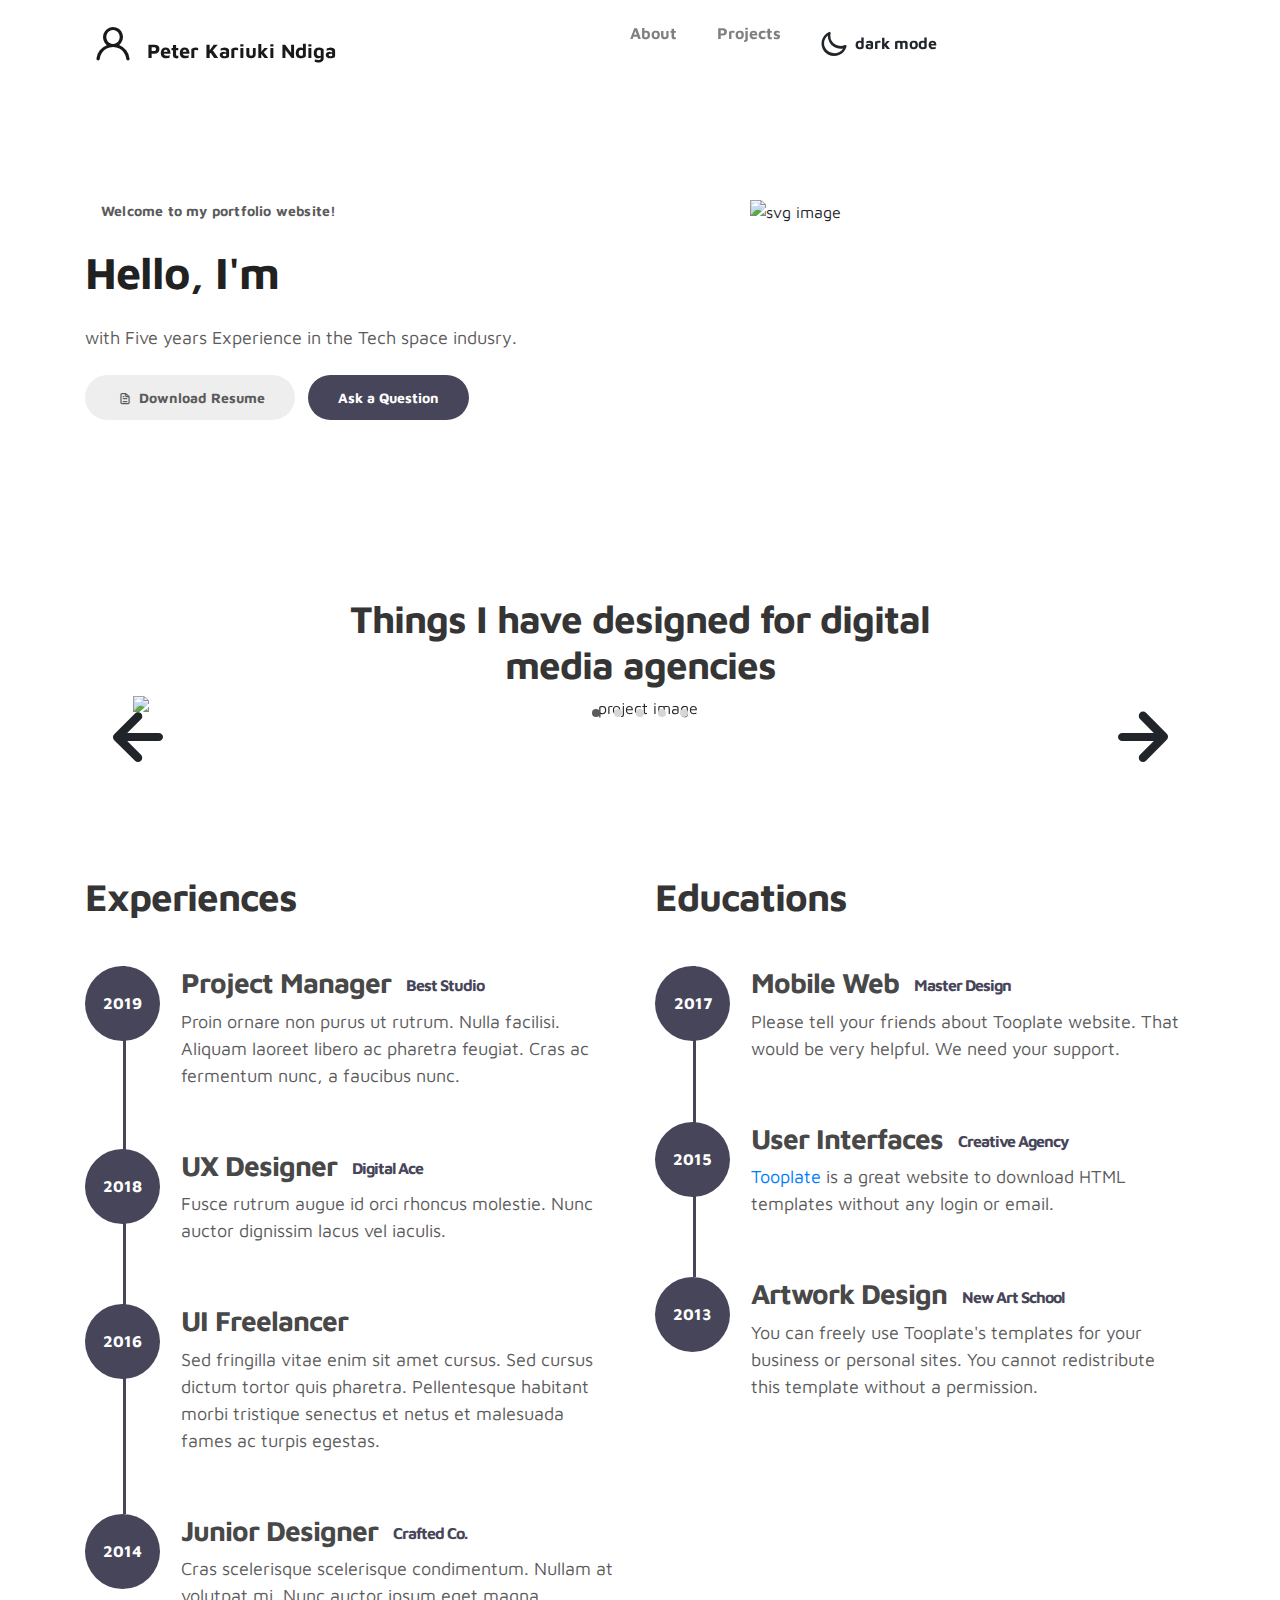
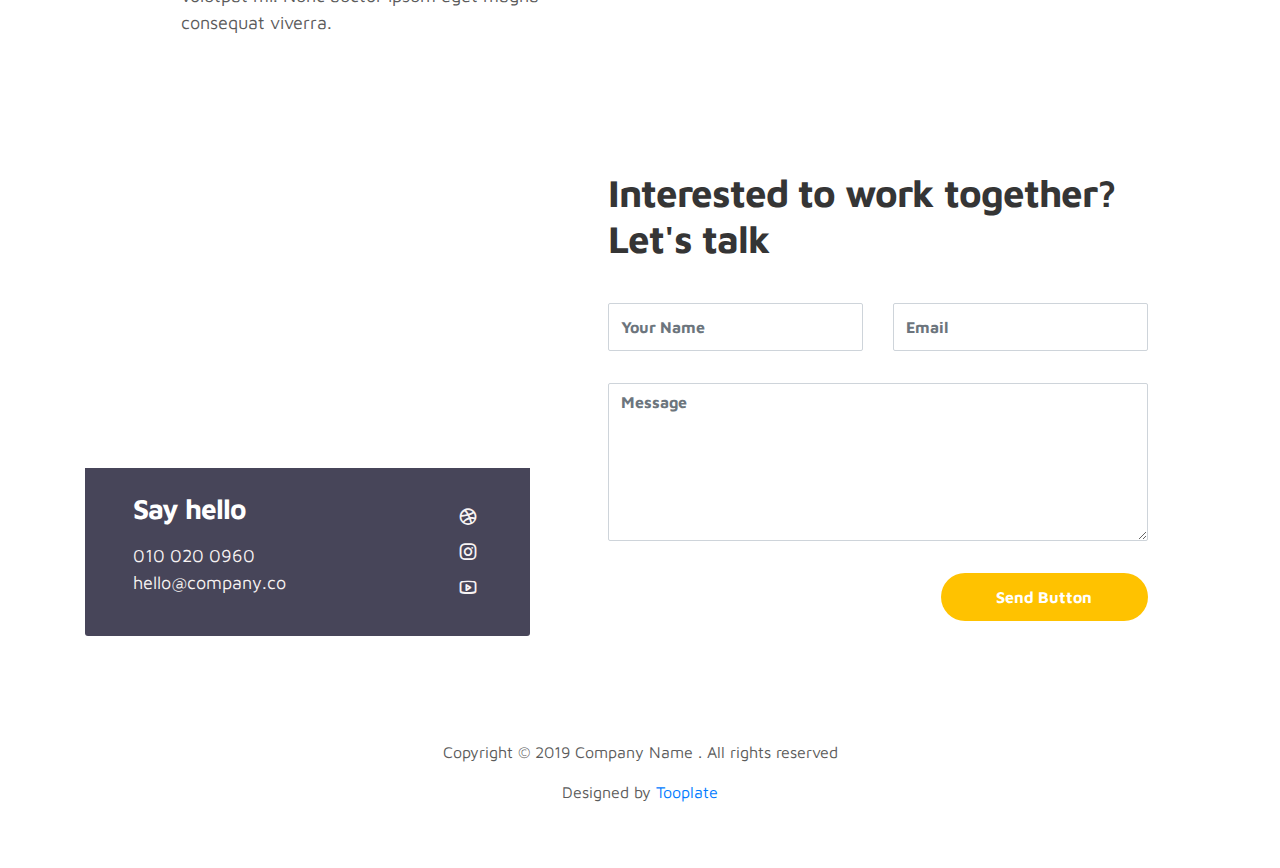
==== index.html @ 5803e3c3 "Add files via upload" ====
<!doctype html>
<html lang="en">
  <head>
    <meta charset="utf-8">
    <meta name="viewport" content="width=device-width, initial-scale=1, shrink-to-fit=no">
    <meta name="description" content="">
    <meta name="author" content="">

    <title>About me</title>

    <link rel="stylesheet" href="css/bootstrap.min.css">
    <link rel="stylesheet" href="css/unicons.css">
    <link rel="stylesheet" href="css/owl.carousel.min.css">
    <link rel="stylesheet" href="css/owl.theme.default.min.css">

    <!-- MAIN STYLE -->
    <link rel="stylesheet" href="css/tooplate-style.css">
    
<!--



-->
  </head>
  <body>

    <!-- MENU -->
    <nav class="navbar navbar-expand-sm navbar-light">
        <div class="container">
            <a class="navbar-brand" href="index.html"><i class='uil uil-user'></i> Peter Kariuki Ndiga</a>

            <button class="navbar-toggler" type="button" data-toggle="collapse" data-target="#navbarNav" aria-controls="navbarNav" aria-expanded="false"
                aria-label="Toggle navigation">
                <span class="navbar-toggler-icon"></span>
                <span class="navbar-toggler-icon"></span>
                <span class="navbar-toggler-icon"></span>
            </button>

            <div class="collapse navbar-collapse" id="navbarNav">
                <ul class="navbar-nav mx-auto">
                    <li class="nav-item">
                        <a href="#about" class="nav-link"><span data-hover="About">About</span></a>
                    </li>
                    <li class="nav-item">
                        <a href="#project" class="nav-link"><span data-hover="Projects">Projects</span></a>
                    </li>
                   
                <ul class="navbar-nav ml-lg-auto">
                    <div class="ml-lg-4">
                      <div class="color-mode d-lg-flex justify-content-center align-items-center">
                        <i class="color-mode-icon"></i>
                        dark mode
                      </div>
                    </div>
                </ul>
            </div>
        </div>
    </nav>

    <!-- ABOUT -->
    <section class="about full-screen d-lg-flex justify-content-center align-items-center" id="about">
        <div class="container">
            <div class="row">
                
                <div class="col-lg-7 col-md-12 col-12 d-flex align-items-center">
                    <div class="about-text">
                        <small class="small-text">Welcome to <span class="mobile-block">my portfolio website!</span></small>
                        <h1 class="animated animated-text">
                            <span class="mr-2">Hello, I'm</span>
                                <div class="animated-info">
                                    <span class="animated-item">P.k NDIGA</span>
                                    <span class="animated-item">IT Admin</span>
                                    <span class="animated-item"> Specialist</span>
                                </div>
                        </h1>

                        <p>with Five years Experience in the Tech space indusry.</p>
                        
                        <div class="custom-btn-group mt-4">
                          <a href="https://drive.google.com/file/d/1xX-0k69QPVvcpyjwF7bYsG821r4FqrRF/view?usp=sharing" class="btn mr-lg-2 custom-btn"><i class='uil uil-file-alt'></i> Download Resume</a>
                          <a href="contactpage.html" class="btn custom-btn custom-btn-bg custom-btn-link">Ask a Question</a>
                        </div>
                    </div>
                </div>

                <div class="col-lg-5 col-md-12 col-12">
                    <div class="about-image svg">
                        <img src="images/undraw/undraw_software_engineer_lvl5.svg" class="img-fluid" alt="svg image">
                    </div>
                </div>

            </div>
        </div>
    </section>

    <!-- PROJECTS -->
    <section class="project py-5" id="project">
        <div class="container">
                
                <div class="row">
                  <div class="col-lg-11 text-center mx-auto col-12">

                      <div class="col-lg-8 mx-auto">
                        <h2>Things I have designed for digital media agencies</h2>
                      </div>

                      <div class="owl-carousel owl-theme">
                        <div class="item">
                          <div class="project-info">
                            <img src="images/project/project-image01.png" class="img-fluid" alt="project image">
                          </div>
                        </div>

                        <div class="item">
                          <div class="project-info">
                            <img src="images/project/project-image02.png" class="img-fluid" alt="project image">
                          </div>
                        </div>

                        <div class="item">
                          <div class="project-info">
                            <img src="images/project/project-image03.png" class="img-fluid" alt="project image">
                          </div>
                        </div>

                        <div class="item">
                          <div class="project-info">
                            <img src="images/project/project-image04.png" class="img-fluid" alt="project image">
                          </div>
                        </div>

                        <div class="item">
                          <div class="project-info">
                            <img src="images/project/project-image05.png" class="img-fluid" alt="project image">
                          </div>
                        </div>
                      </div>

                  </div>
                </div>
        </div>
    </section>

    <!-- FEATURES -->
    <section class="resume py-5 d-lg-flex justify-content-center align-items-center" id="resume">
        <div class="container">
            <div class="row">

                <div class="col-lg-6 col-12">
                  <h2 class="mb-4">Experiences</h2>

                    <div class="timeline">
                        <div class="timeline-wrapper">
                             <div class="timeline-yr">
                                  <span>2019</span>
                             </div>
                             <div class="timeline-info">
                                  <h3><span>Project Manager</span><small>Best Studio</small></h3>
                                  <p>Proin ornare non purus ut rutrum. Nulla facilisi. Aliquam laoreet libero ac pharetra feugiat. Cras ac fermentum nunc, a faucibus nunc.</p>
                             </div>
                        </div>

                        <div class="timeline-wrapper">
                            <div class="timeline-yr">
                                <span>2018</span>
                            </div>
                            <div class="timeline-info">
                                <h3><span>UX Designer</span><small>Digital Ace</small></h3>
                                <p>Fusce rutrum augue id orci rhoncus molestie. Nunc auctor dignissim lacus vel iaculis.</p>
                            </div>
                        </div>

                        <div class="timeline-wrapper">
                            <div class="timeline-yr">
                                <span>2016</span>
                            </div>
                            <div class="timeline-info">
                                <h3><span>UI Freelancer</h3>
                                <p>Sed fringilla vitae enim sit amet cursus. Sed cursus dictum tortor quis pharetra. Pellentesque habitant morbi tristique senectus et netus et malesuada fames ac turpis egestas.</p>
                            </div>
                        </div>
                        
                        <div class="timeline-wrapper">
                            <div class="timeline-yr">
                                <span>2014</span>
                            </div>
                            <div class="timeline-info">
                                <h3><span>Junior Designer<small>Crafted Co.</small></h3>
                                <p>Cras scelerisque scelerisque condimentum. Nullam at volutpat mi. Nunc auctor ipsum eget magna consequat viverra.</p>
                            </div>
                        </div>

                    </div>
                </div>

                <div class="col-lg-6 col-12">
                  <h2 class="mb-4 mobile-mt-2">Educations</h2>

                    <div class="timeline">
                        <div class="timeline-wrapper">
                             <div class="timeline-yr">
                                  <span>2017</span>
                             </div>
                             <div class="timeline-info">
                                  <h3><span>Mobile Web</span><small>Master Design</small></h3>
                                  <p>Please tell your friends about Tooplate website. That would be very helpful. We need your support.</p>
                             </div>
                        </div>

                        <div class="timeline-wrapper">
                            <div class="timeline-yr">
                                <span>2015</span>
                            </div>
                            <div class="timeline-info">
                                <h3><span>User Interfaces</span><small>Creative Agency</small></h3>
                                <p><a rel="nofollow" href="https://www.facebook.com/tooplate">Tooplate</a> is a great website to download HTML templates without any login or email.</p>
                            </div>
                        </div>
                        
                        <div class="timeline-wrapper">
                            <div class="timeline-yr">
                                <span>2013</span>
                            </div>
                            <div class="timeline-info">
                                <h3><span>Artwork Design</span><small>New Art School</small></h3>
                                <p>You can freely use Tooplate's templates for your business or personal sites. You cannot redistribute this template without a permission.</p>
                            </div>
                        </div>

                    </div>
                </div>
                
            </div>
        </div>
    </section>

    <!-- CONTACT -->
    <section class="contact py-5" id="contact">
      <div class="container">
        <div class="row">
          
          <div class="col-lg-5 mr-lg-5 col-12">
            <div class="google-map w-100">
              <iframe src="https://www.google.com/maps/embed?pb=!1m18!1m12!1m3!1d12088.558402180099!2d-73.99373482142036!3d40.75895421922642!2m3!1f0!2f0!3f0!3m2!1i1024!2i768!4f13.1!3m3!1m2!1s0x89c25855b8fb3083%3A0xa0f9aef176042a5c!2sTheater+District%2C+New+York%2C+NY%2C+USA!5e0!3m2!1sen!2smm!4v1549875377188" width="400" height="300" frameborder="0" style="border:0" allowfullscreen></iframe>
            </div>

            <div class="contact-info d-flex justify-content-between align-items-center py-4 px-lg-5">
                <div class="contact-info-item">
                  <h3 class="mb-3 text-white">Say hello</h3>
                  <p class="footer-text mb-0">010 020 0960</p>
                  <p><a href="mailto:hello@company.co">hello@company.co</a></p>
                </div>

                <ul class="social-links">
                     <li><a href="#" class="uil uil-dribbble" data-toggle="tooltip" data-placement="left" title="Dribbble"></a></li>
                     <li><a href="#" class="uil uil-instagram" data-toggle="tooltip" data-placement="left" title="Instagram"></a></li>
                     <li><a href="#" class="uil uil-youtube" data-toggle="tooltip" data-placement="left" title="Youtube"></a></li>
                </ul>
            </div>
          </div>

          <div class="col-lg-6 col-12">
            <div class="contact-form">
              <h2 class="mb-4">Interested to work together? Let's talk</h2>

              <form action="" method="get">
                <div class="row">
                  <div class="col-lg-6 col-12">
                    <input type="text" class="form-control" name="name" placeholder="Your Name" id="name">
                  </div>

                  <div class="col-lg-6 col-12">
                    <input type="email" class="form-control" name="email" placeholder="Email" id="email">
                  </div>

                  <div class="col-12">
                    <textarea name="message" rows="6" class="form-control" id="message" placeholder="Message"></textarea>
                  </div>

                  <div class="ml-lg-auto col-lg-5 col-12">
                    <input type="submit" class="form-control submit-btn" value="Send Button">
                  </div>
                </div>
              </form>
            </div>
          </div>

        </div>
      </div>
    </section>

    <!-- FOOTER -->
     <footer class="footer py-5">
          <div class="container">
               <div class="row">

                    <div class="col-lg-12 col-12">                                
                        <p class="copyright-text text-center">Copyright &copy; 2019 Company Name . All rights reserved</p>
                        <p class="copyright-text text-center">Designed by <a rel="nofollow" href="https://www.facebook.com/tooplate">Tooplate</a></p>
                    </div>
                    
               </div>
          </div>
     </footer>

    <script src="js/jquery-3.3.1.min.js"></script>
    <script src="js/popper.min.js"></script>
    <script src="js/bootstrap.min.js"></script>
    <script src="js/Headroom.js"></script>
    <script src="js/jQuery.headroom.js"></script>
    <script src="js/owl.carousel.min.js"></script>
    <script src="js/smoothscroll.js"></script>
    <script src="js/custom.js"></script>

  </body>
</html>
---- css/unicons.css ----
@font-face {
  font-family: 'unicons';
  src: url('../font/unicons.eot?42479262');
  src: url('../font/unicons.eot?42479262#iefix') format('embedded-opentype'),
       url('../font/unicons.woff2?42479262') format('woff2'),
       url('../font/unicons.woff?42479262') format('woff'),
       url('../font/unicons.ttf?42479262') format('truetype'),
       url('../font/unicons.svg?42479262#unicons') format('svg');
  font-weight: normal;
  font-style: normal;
}
/* Chrome hack: SVG is rendered more smooth in Windozze. 100% magic, uncomment if you need it. */
/* Note, that will break hinting! In other OS-es font will be not as sharp as it could be */
/*
@media screen and (-webkit-min-device-pixel-ratio:0) {
  @font-face {
    font-family: 'unicons';
    src: url('../font/unicons.svg?42479262#unicons') format('svg');
  }
}
*/
 
 [class^="uil-"]:before, [class*=" uil-"]:before {
  font-family: "unicons";
  font-style: normal;
  font-weight: normal;
  speak: none;
 
  display: inline-block;
  text-decoration: inherit;
  width: 1em;
  margin-right: .2em;
  text-align: center;
  /* opacity: .8; */
 
  /* For safety - reset parent styles, that can break glyph codes*/
  font-variant: normal;
  text-transform: none;
 
  /* fix buttons height, for twitter bootstrap */
  line-height: 1em;
 
  /* Animation center compensation - margins should be symmetric */
  /* remove if not needed */
  margin-left: .2em;
 
  /* you can be more comfortable with increased icons size */
  /* font-size: 120%; */
 
  /* Font smoothing. That was taken from TWBS */
  -webkit-font-smoothing: antialiased;
  -moz-osx-font-smoothing: grayscale;
 
  /* Uncomment for 3D effect */
  /* text-shadow: 1px 1px 1px rgba(127, 127, 127, 0.3); */
}
 
.uil-abacus:before { content: '\e800'; } /* '' */
.uil-accessible-icon-alt:before { content: '\e801'; } /* '' */
.uil-adjust-alt:before { content: '\e802'; } /* '' */
.uil-adjust-circle:before { content: '\e803'; } /* '' */
.uil-adjust-half:before { content: '\e804'; } /* '' */
.uil-adjust:before { content: '\e805'; } /* '' */
.uil-airplay:before { content: '\e806'; } /* '' */
.uil-align-alt:before { content: '\e807'; } /* '' */
.uil-align-center-alt:before { content: '\e808'; } /* '' */
.uil-align-center-h:before { content: '\e809'; } /* '' */
.uil-align-center-justify:before { content: '\e80a'; } /* '' */
.uil-align-center-v:before { content: '\e80b'; } /* '' */
.uil-align-center:before { content: '\e80c'; } /* '' */
.uil-align-justify:before { content: '\e80d'; } /* '' */
.uil-align-left-justify:before { content: '\e80e'; } /* '' */
.uil-align-left:before { content: '\e80f'; } /* '' */
.uil-align-letter-right:before { content: '\e810'; } /* '' */
.uil-align-right-justify:before { content: '\e811'; } /* '' */
.uil-align-right:before { content: '\e812'; } /* '' */
.uil-align:before { content: '\e813'; } /* '' */
.uil-ambulance:before { content: '\e814'; } /* '' */
.uil-analysis:before { content: '\e815'; } /* '' */
.uil-analytics:before { content: '\e816'; } /* '' */
.uil-anchor:before { content: '\e817'; } /* '' */
.uil-android-phone-slash:before { content: '\e818'; } /* '' */
.uil-angle-double-down:before { content: '\e819'; } /* '' */
.uil-angle-double-left:before { content: '\e81a'; } /* '' */
.uil-angle-double-right:before { content: '\e81b'; } /* '' */
.uil-angle-double-up:before { content: '\e81c'; } /* '' */
.uil-angle-down:before { content: '\e81d'; } /* '' */
.uil-angle-left:before { content: '\e81e'; } /* '' */
.uil-angle-right-b:before { content: '\e81f'; } /* '' */
.uil-angle-right:before { content: '\e820'; } /* '' */
.uil-angle-up:before { content: '\e821'; } /* '' */
.uil-annoyed-alt:before { content: '\e822'; } /* '' */
.uil-annoyed:before { content: '\e823'; } /* '' */
.uil-apps:before { content: '\e824'; } /* '' */
.uil-archive-alt:before { content: '\e825'; } /* '' */
.uil-archive:before { content: '\e826'; } /* '' */
.uil-arrow-break:before { content: '\e827'; } /* '' */
.uil-arrow-circle-down:before { content: '\e828'; } /* '' */
.uil-arrow-circle-left:before { content: '\e829'; } /* '' */
.uil-arrow-circle-right:before { content: '\e82a'; } /* '' */
.uil-arrow-circle-up:before { content: '\e82b'; } /* '' */
.uil-arrow-compress-h:before { content: '\e82c'; } /* '' */
.uil-arrow-down-left:before { content: '\e82d'; } /* '' */
.uil-arrow-down-right:before { content: '\e82e'; } /* '' */
.uil-arrow-down:before { content: '\e82f'; } /* '' */
.uil-arrow-from-right:before { content: '\e830'; } /* '' */
.uil-arrow-from-top:before { content: '\e831'; } /* '' */
.uil-arrow-growth:before { content: '\e832'; } /* '' */
.uil-arrow-left:before { content: '\e833'; } /* '' */
.uil-arrow-random:before { content: '\e834'; } /* '' */
.uil-arrow-resize-diagonal:before { content: '\e835'; } /* '' */
.uil-arrow-right:before { content: '\e836'; } /* '' */
.uil-arrow-to-bottom:before { content: '\e837'; } /* '' */
.uil-arrow-to-right:before { content: '\e838'; } /* '' */
.uil-arrow-up-left:before { content: '\e839'; } /* '' */
.uil-arrow-up-right:before { content: '\e83a'; } /* '' */
.uil-arrow-up:before { content: '\e83b'; } /* '' */
.uil-arrows-h-alt:before { content: '\e83c'; } /* '' */
.uil-arrows-h:before { content: '\e83d'; } /* '' */
.uil-arrows-left-down:before { content: '\e83e'; } /* '' */
.uil-arrows-maximize:before { content: '\e83f'; } /* '' */
.uil-arrows-merge:before { content: '\e840'; } /* '' */
.uil-arrows-resize-h:before { content: '\e841'; } /* '' */
.uil-arrows-resize-v:before { content: '\e842'; } /* '' */
.uil-arrows-resize:before { content: '\e843'; } /* '' */
.uil-arrows-right-down:before { content: '\e844'; } /* '' */
.uil-arrows-shrink-h:before { content: '\e845'; } /* '' */
.uil-arrows-shrink-v:before { content: '\e846'; } /* '' */
.uil-arrows-up-right:before { content: '\e847'; } /* '' */
.uil-arrows-v-alt:before { content: '\e848'; } /* '' */
.uil-arrows-v:before { content: '\e849'; } /* '' */
.uil-at:before { content: '\e84a'; } /* '' */
.uil-atm-card:before { content: '\e84b'; } /* '' */
.uil-atom:before { content: '\e84c'; } /* '' */
.uil-auto-flash:before { content: '\e84d'; } /* '' */
.uil-award-alt:before { content: '\e84e'; } /* '' */
.uil-award:before { content: '\e84f'; } /* '' */
.uil-baby-carriage:before { content: '\e850'; } /* '' */
.uil-backpack:before { content: '\e851'; } /* '' */
.uil-backspace:before { content: '\e852'; } /* '' */
.uil-backward:before { content: '\e853'; } /* '' */
.uil-bag-alt:before { content: '\e854'; } /* '' */
.uil-bag-slash:before { content: '\e855'; } /* '' */
.uil-bag:before { content: '\e856'; } /* '' */
.uil-ball:before { content: '\e857'; } /* '' */
.uil-ban:before { content: '\e858'; } /* '' */
.uil-bars:before { content: '\e859'; } /* '' */
.uil-basketball-hoop:before { content: '\e85a'; } /* '' */
.uil-basketball:before { content: '\e85b'; } /* '' */
.uil-battery-bolt:before { content: '\e85c'; } /* '' */
.uil-battery-empty:before { content: '\e85d'; } /* '' */
.uil-bed-double:before { content: '\e85e'; } /* '' */
.uil-bed:before { content: '\e85f'; } /* '' */
.uil-bell-school:before { content: '\e860'; } /* '' */
.uil-bell-slash:before { content: '\e861'; } /* '' */
.uil-bill:before { content: '\e862'; } /* '' */
.uil-bitcoin-circle:before { content: '\e863'; } /* '' */
.uil-bitcoin:before { content: '\e864'; } /* '' */
.uil-bluetooth-b:before { content: '\e865'; } /* '' */
.uil-bolt-alt:before { content: '\e866'; } /* '' */
.uil-bolt-slash:before { content: '\e867'; } /* '' */
.uil-bolt:before { content: '\e868'; } /* '' */
.uil-book-alt:before { content: '\e869'; } /* '' */
.uil-book-medical:before { content: '\e86a'; } /* '' */
.uil-book-open:before { content: '\e86b'; } /* '' */
.uil-book-reader:before { content: '\e86c'; } /* '' */
.uil-book:before { content: '\e86d'; } /* '' */
.uil-bookmark-full:before { content: '\e86e'; } /* '' */
.uil-bookmark:before { content: '\e86f'; } /* '' */
.uil-books:before { content: '\e870'; } /* '' */
.uil-boombox:before { content: '\e871'; } /* '' */
.uil-border-alt:before { content: '\e872'; } /* '' */
.uil-border-bottom:before { content: '\e873'; } /* '' */
.uil-border-clear:before { content: '\e874'; } /* '' */
.uil-border-horizontal:before { content: '\e875'; } /* '' */
.uil-border-inner:before { content: '\e876'; } /* '' */
.uil-border-left:before { content: '\e877'; } /* '' */
.uil-border-out:before { content: '\e878'; } /* '' */
.uil-border-right:before { content: '\e879'; } /* '' */
.uil-border-top:before { content: '\e87a'; } /* '' */
.uil-border-vertical:before { content: '\e87b'; } /* '' */
.uil-box:before { content: '\e87c'; } /* '' */
.uil-briefcase-alt:before { content: '\e87d'; } /* '' */
.uil-briefcase:before { content: '\e87e'; } /* '' */
.uil-bright:before { content: '\e87f'; } /* '' */
.uil-brightness-empty:before { content: '\e880'; } /* '' */
.uil-brightness-half:before { content: '\e881'; } /* '' */
.uil-brightness-low:before { content: '\e882'; } /* '' */
.uil-brightness-minus:before { content: '\e883'; } /* '' */
.uil-brightness-plus:before { content: '\e884'; } /* '' */
.uil-brightness:before { content: '\e885'; } /* '' */
.uil-bring-bottom:before { content: '\e886'; } /* '' */
.uil-bring-front:before { content: '\e887'; } /* '' */
.uil-brush-alt:before { content: '\e888'; } /* '' */
.uil-bug:before { content: '\e889'; } /* '' */
.uil-building:before { content: '\e88a'; } /* '' */
.uil-bullseye:before { content: '\e88b'; } /* '' */
.uil-bus-alt:before { content: '\e88c'; } /* '' */
.uil-bus-school:before { content: '\e88d'; } /* '' */
.uil-bus:before { content: '\e88e'; } /* '' */
.uil-calcualtor:before { content: '\e88f'; } /* '' */
.uil-calculator-alt:before { content: '\e890'; } /* '' */
.uil-calendar-alt:before { content: '\e891'; } /* '' */
.uil-calendar-slash:before { content: '\e892'; } /* '' */
.uil-calender:before { content: '\e893'; } /* '' */
.uil-calling:before { content: '\e894'; } /* '' */
.uil-camera-plus:before { content: '\e895'; } /* '' */
.uil-camera-slash:before { content: '\e896'; } /* '' */
.uil-camera:before { content: '\e897'; } /* '' */
.uil-cancel:before { content: '\e898'; } /* '' */
.uil-capsule:before { content: '\e899'; } /* '' */
.uil-capture:before { content: '\e89a'; } /* '' */
.uil-car-sideview:before { content: '\e89b'; } /* '' */
.uil-car-slash:before { content: '\e89c'; } /* '' */
.uil-car-wash:before { content: '\e89d'; } /* '' */
.uil-car:before { content: '\e89e'; } /* '' */
.uil-card-atm:before { content: '\e89f'; } /* '' */
.uil-caret-right:before { content: '\e8a0'; } /* '' */
.uil-cart:before { content: '\e8a1'; } /* '' */
.uil-cell:before { content: '\e8a2'; } /* '' */
.uil-celsius:before { content: '\e8a3'; } /* '' */
.uil-chart-bar-alt:before { content: '\e8a4'; } /* '' */
.uil-chart-bar:before { content: '\e8a5'; } /* '' */
.uil-chart-down:before { content: '\e8a6'; } /* '' */
.uil-chart-growth-alt:before { content: '\e8a7'; } /* '' */
.uil-chart-growth:before { content: '\e8a8'; } /* '' */
.uil-chart-line:before { content: '\e8a9'; } /* '' */
.uil-chart-pie-alt:before { content: '\e8aa'; } /* '' */
.uil-chart-pie:before { content: '\e8ab'; } /* '' */
.uil-chart:before { content: '\e8ac'; } /* '' */
.uil-chat-bubble-user:before { content: '\e8ad'; } /* '' */
.uil-chat-info:before { content: '\e8ae'; } /* '' */
.uil-chat:before { content: '\e8af'; } /* '' */
.uil-check-circle:before { content: '\e8b0'; } /* '' */
.uil-check-square:before { content: '\e8b1'; } /* '' */
.uil-check:before { content: '\e8b2'; } /* '' */
.uil-circle-layer:before { content: '\e8b3'; } /* '' */
.uil-circle:before { content: '\e8b4'; } /* '' */
.uil-circuit:before { content: '\e8b5'; } /* '' */
.uil-clapper-board:before { content: '\e8b6'; } /* '' */
.uil-clipboard-alt:before { content: '\e8b7'; } /* '' */
.uil-clipboard-blank:before { content: '\e8b8'; } /* '' */
.uil-clipboard-notes:before { content: '\e8b9'; } /* '' */
.uil-clipboard:before { content: '\e8ba'; } /* '' */
.uil-clock-eight:before { content: '\e8bb'; } /* '' */
.uil-clock-five:before { content: '\e8bc'; } /* '' */
.uil-clock-nine:before { content: '\e8bd'; } /* '' */
.uil-clock-seven:before { content: '\e8be'; } /* '' */
.uil-clock-ten:before { content: '\e8bf'; } /* '' */
.uil-clock-three:before { content: '\e8c0'; } /* '' */
.uil-clock-two:before { content: '\e8c1'; } /* '' */
.uil-clock:before { content: '\e8c2'; } /* '' */
.uil-closed-captioning:before { content: '\e8c3'; } /* '' */
.uil-cloud-block:before { content: '\e8c4'; } /* '' */
.uil-cloud-bookmark:before { content: '\e8c5'; } /* '' */
.uil-cloud-check:before { content: '\e8c6'; } /* '' */
.uil-cloud-computing:before { content: '\e8c7'; } /* '' */
.uil-cloud-data-connection:before { content: '\e8c8'; } /* '' */
.uil-cloud-database-tree:before { content: '\e8c9'; } /* '' */
.uil-cloud-download:before { content: '\e8ca'; } /* '' */
.uil-cloud-drizzle:before { content: '\e8cb'; } /* '' */
.uil-cloud-exclamation:before { content: '\e8cc'; } /* '' */
.uil-cloud-hail:before { content: '\e8cd'; } /* '' */
.uil-cloud-heart:before { content: '\e8ce'; } /* '' */
.uil-cloud-info:before { content: '\e8cf'; } /* '' */
.uil-cloud-lock:before { content: '\e8d0'; } /* '' */
.uil-cloud-meatball:before { content: '\e8d1'; } /* '' */
.uil-cloud-moon-hail:before { content: '\e8d2'; } /* '' */
.uil-cloud-moon-meatball:before { content: '\e8d3'; } /* '' */
.uil-cloud-moon-rain:before { content: '\e8d4'; } /* '' */
.uil-cloud-moon-showers:before { content: '\e8d5'; } /* '' */
.uil-cloud-moon:before { content: '\e8d6'; } /* '' */
.uil-cloud-question:before { content: '\e8d7'; } /* '' */
.uil-cloud-rain-sun:before { content: '\e8d8'; } /* '' */
.uil-cloud-rain:before { content: '\e8d9'; } /* '' */
.uil-cloud-redo:before { content: '\e8da'; } /* '' */
.uil-cloud-set:before { content: '\e8db'; } /* '' */
.uil-cloud-share:before { content: '\e8dc'; } /* '' */
.uil-cloud-shield:before { content: '\e8dd'; } /* '' */
.uil-cloud-showers-alt:before { content: '\e8de'; } /* '' */
.uil-cloud-showers-heavy:before { content: '\e8df'; } /* '' */
.uil-cloud-showers:before { content: '\e8e0'; } /* '' */
.uil-cloud-slash:before { content: '\e8e1'; } /* '' */
.uil-cloud-sun-hail:before { content: '\e8e2'; } /* '' */
.uil-cloud-sun-meatball:before { content: '\e8e3'; } /* '' */
.uil-cloud-sun-rain-alt:before { content: '\e8e4'; } /* '' */
.uil-cloud-sun-rain:before { content: '\e8e5'; } /* '' */
.uil-cloud-sun-tear:before { content: '\e8e6'; } /* '' */
.uil-cloud-sun:before { content: '\e8e7'; } /* '' */
.uil-cloud-times:before { content: '\e8e8'; } /* '' */
.uil-cloud-unlock:before { content: '\e8e9'; } /* '' */
.uil-cloud-upload:before { content: '\e8ea'; } /* '' */
.uil-cloud-wifi:before { content: '\e8eb'; } /* '' */
.uil-cloud-wind:before { content: '\e8ec'; } /* '' */
.uil-cloud:before { content: '\e8ed'; } /* '' */
.uil-clouds:before { content: '\e8ee'; } /* '' */
.uil-club:before { content: '\e8ef'; } /* '' */
.uil-code:before { content: '\e8f0'; } /* '' */
.uil-coffee:before { content: '\e8f1'; } /* '' */
.uil-cog:before { content: '\e8f2'; } /* '' */
.uil-coins:before { content: '\e8f3'; } /* '' */
.uil-columns:before { content: '\e8f4'; } /* '' */
.uil-comment-alt-block:before { content: '\e8f5'; } /* '' */
.uil-comment-alt-chart-lines:before { content: '\e8f6'; } /* '' */
.uil-comment-alt-check:before { content: '\e8f7'; } /* '' */
.uil-comment-alt-dots:before { content: '\e8f8'; } /* '' */
.uil-comment-alt-download:before { content: '\e8f9'; } /* '' */
.uil-comment-alt-edit:before { content: '\e8fa'; } /* '' */
.uil-comment-alt-exclamation:before { content: '\e8fb'; } /* '' */
.uil-comment-alt-heart:before { content: '\e8fc'; } /* '' */
.uil-comment-alt-image:before { content: '\e8fd'; } /* '' */
.uil-comment-alt-info:before { content: '\e8fe'; } /* '' */
.uil-comment-alt-lines:before { content: '\e8ff'; } /* '' */
.uil-comment-alt-lock:before { content: '\e900'; } /* '' */
.uil-comment-alt-medical:before { content: '\e901'; } /* '' */
.uil-comment-alt-message:before { content: '\e902'; } /* '' */
.uil-comment-alt-notes:before { content: '\e903'; } /* '' */
.uil-comment-alt-plus:before { content: '\e904'; } /* '' */
.uil-comment-alt-question:before { content: '\e905'; } /* '' */
.uil-comment-alt-redo:before { content: '\e906'; } /* '' */
.uil-comment-alt-search:before { content: '\e907'; } /* '' */
.uil-comment-alt-share:before { content: '\e908'; } /* '' */
.uil-comment-alt-shield:before { content: '\e909'; } /* '' */
.uil-comment-alt-upload:before { content: '\e90a'; } /* '' */
.uil-comment-alt-verify:before { content: '\e90b'; } /* '' */
.uil-comment-alt:before { content: '\e90c'; } /* '' */
.uil-comment-block:before { content: '\e90d'; } /* '' */
.uil-comment-chart-line:before { content: '\e90e'; } /* '' */
.uil-comment-check:before { content: '\e90f'; } /* '' */
.uil-comment-dots:before { content: '\e910'; } /* '' */
.uil-comment-download:before { content: '\e911'; } /* '' */
.uil-comment-edit:before { content: '\e912'; } /* '' */
.uil-comment-exclamation:before { content: '\e913'; } /* '' */
.uil-comment-heart:before { content: '\e914'; } /* '' */
.uil-comment-image:before { content: '\e915'; } /* '' */
.uil-comment-info-alt:before { content: '\e916'; } /* '' */
.uil-comment-info:before { content: '\e917'; } /* '' */
.uil-comment-lines:before { content: '\e918'; } /* '' */
.uil-comment-lock:before { content: '\e919'; } /* '' */
.uil-comment-medical:before { content: '\e91a'; } /* '' */
.uil-comment-message:before { content: '\e91b'; } /* '' */
.uil-comment-notes:before { content: '\e91c'; } /* '' */
.uil-comment-plus:before { content: '\e91d'; } /* '' */
.uil-comment-question:before { content: '\e91e'; } /* '' */
.uil-comment-redo:before { content: '\e91f'; } /* '' */
.uil-comment-search:before { content: '\e920'; } /* '' */
.uil-comment-share:before { content: '\e921'; } /* '' */
.uil-comment-shield:before { content: '\e922'; } /* '' */
.uil-comment-slash:before { content: '\e923'; } /* '' */
.uil-comment-upload:before { content: '\e924'; } /* '' */
.uil-comment-verify:before { content: '\e925'; } /* '' */
.uil-comment:before { content: '\e926'; } /* '' */
.uil-comments-alt:before { content: '\e927'; } /* '' */
.uil-comments:before { content: '\e928'; } /* '' */
.uil-commnet-alt-slash:before { content: '\e929'; } /* '' */
.uil-compact-disc:before { content: '\e92a'; } /* '' */
.uil-compass:before { content: '\e92b'; } /* '' */
.uil-compress-alt-left:before { content: '\e92c'; } /* '' */
.uil-compress-alt:before { content: '\e92d'; } /* '' */
.uil-compress-arrows:before { content: '\e92e'; } /* '' */
.uil-compress-lines:before { content: '\e92f'; } /* '' */
.uil-compress-point:before { content: '\e930'; } /* '' */
.uil-compress-v:before { content: '\e931'; } /* '' */
.uil-compress:before { content: '\e932'; } /* '' */
.uil-computer-mouse:before { content: '\e933'; } /* '' */
.uil-confused:before { content: '\e934'; } /* '' */
.uil-constructor:before { content: '\e935'; } /* '' */
.uil-copy-alt:before { content: '\e936'; } /* '' */
.uil-copy-landscape:before { content: '\e937'; } /* '' */
.uil-copy:before { content: '\e938'; } /* '' */
.uil-copyright:before { content: '\e939'; } /* '' */
.uil-corner-down-left:before { content: '\e93a'; } /* '' */
.uil-corner-down-right-alt:before { content: '\e93b'; } /* '' */
.uil-corner-down-right:before { content: '\e93c'; } /* '' */
.uil-corner-left-down:before { content: '\e93d'; } /* '' */
.uil-corner-right-down:before { content: '\e93e'; } /* '' */
.uil-corner-up-left-alt:before { content: '\e93f'; } /* '' */
.uil-corner-up-left:before { content: '\e940'; } /* '' */
.uil-corner-up-right-alt:before { content: '\e941'; } /* '' */
.uil-corner-up-right:before { content: '\e942'; } /* '' */
.uil-creative-commons-pd-alt:before { content: '\e943'; } /* '' */
.uil-creative-commons-pd:before { content: '\e944'; } /* '' */
.uil-crockery:before { content: '\e945'; } /* '' */
.uil-crop-alt-rotate-left:before { content: '\e946'; } /* '' */
.uil-crop-alt-rotate-right:before { content: '\e947'; } /* '' */
.uil-crop-alt:before { content: '\e948'; } /* '' */
.uil-crosshair-alt:before { content: '\e949'; } /* '' */
.uil-crosshair:before { content: '\e94a'; } /* '' */
.uil-crosshairs:before { content: '\e94b'; } /* '' */
.uil-cube:before { content: '\e94c'; } /* '' */
.uil-data-sharing:before { content: '\e94d'; } /* '' */
.uil-database-alt:before { content: '\e94e'; } /* '' */
.uil-database:before { content: '\e94f'; } /* '' */
.uil-desert:before { content: '\e950'; } /* '' */
.uil-desktop-alt-slash:before { content: '\e951'; } /* '' */
.uil-desktop-alt:before { content: '\e952'; } /* '' */
.uil-desktop-cloud-alt:before { content: '\e953'; } /* '' */
.uil-desktop-slash:before { content: '\e954'; } /* '' */
.uil-desktop:before { content: '\e955'; } /* '' */
.uil-dialpad-alt:before { content: '\e956'; } /* '' */
.uil-dialpad:before { content: '\e957'; } /* '' */
.uil-diamond:before { content: '\e958'; } /* '' */
.uil-diary-alt:before { content: '\e959'; } /* '' */
.uil-diary:before { content: '\e95a'; } /* '' */
.uil-dice-five:before { content: '\e95b'; } /* '' */
.uil-dice-four:before { content: '\e95c'; } /* '' */
.uil-dice-one:before { content: '\e95d'; } /* '' */
.uil-dice-six:before { content: '\e95e'; } /* '' */
.uil-dice-three:before { content: '\e95f'; } /* '' */
.uil-dice-two:before { content: '\e960'; } /* '' */
.uil-direction:before { content: '\e961'; } /* '' */
.uil-directions:before { content: '\e962'; } /* '' */
.uil-dizzy-meh:before { content: '\e963'; } /* '' */
.uil-dna:before { content: '\e964'; } /* '' */
.uil-document-layout-center:before { content: '\e965'; } /* '' */
.uil-document-layout-left:before { content: '\e966'; } /* '' */
.uil-document-layout-right:before { content: '\e967'; } /* '' */
.uil-document:before { content: '\e968'; } /* '' */
.uil-dollar-alt:before { content: '\e969'; } /* '' */
.uil-dollar-sign-alt:before { content: '\e96a'; } /* '' */
.uil-dollar-sign:before { content: '\e96b'; } /* '' */
.uil-down-arrow:before { content: '\e96c'; } /* '' */
.uil-download-alt:before { content: '\e96d'; } /* '' */
.uil-dribbble:before { content: '\e96e'; } /* '' */
.uil-drill:before { content: '\e96f'; } /* '' */
.uil-dropbox:before { content: '\e970'; } /* '' */
.uil-dumbbell:before { content: '\e971'; } /* '' */
.uil-edit-alt:before { content: '\e972'; } /* '' */
.uil-edit:before { content: '\e973'; } /* '' */
.uil-ellipsis-h:before { content: '\e974'; } /* '' */
.uil-ellipsis-v:before { content: '\e975'; } /* '' */
.uil-emoji:before { content: '\e976'; } /* '' */
.uil-enter:before { content: '\e977'; } /* '' */
.uil-entry:before { content: '\e978'; } /* '' */
.uil-envelope-add:before { content: '\e979'; } /* '' */
.uil-envelope-alt:before { content: '\e97a'; } /* '' */
.uil-envelope-block:before { content: '\e97b'; } /* '' */
.uil-envelope-bookmark:before { content: '\e97c'; } /* '' */
.uil-envelope-check:before { content: '\e97d'; } /* '' */
.uil-envelope-download-alt:before { content: '\e97e'; } /* '' */
.uil-envelope-download:before { content: '\e97f'; } /* '' */
.uil-envelope-edit:before { content: '\e980'; } /* '' */
.uil-envelope-exclamation:before { content: '\e981'; } /* '' */
.uil-envelope-heart:before { content: '\e982'; } /* '' */
.uil-envelope-info:before { content: '\e983'; } /* '' */
.uil-envelope-lock:before { content: '\e984'; } /* '' */
.uil-envelope-minus:before { content: '\e985'; } /* '' */
.uil-envelope-open:before { content: '\e986'; } /* '' */
.uil-envelope-question:before { content: '\e987'; } /* '' */
.uil-envelope-receive:before { content: '\e988'; } /* '' */
.uil-envelope-redo:before { content: '\e989'; } /* '' */
.uil-envelope-search:before { content: '\e98a'; } /* '' */
.uil-envelope-send:before { content: '\e98b'; } /* '' */
.uil-envelope-share:before { content: '\e98c'; } /* '' */
.uil-envelope-shield:before { content: '\e98d'; } /* '' */
.uil-envelope-star:before { content: '\e98e'; } /* '' */
.uil-envelope-times:before { content: '\e98f'; } /* '' */
.uil-envelope-upload-alt:before { content: '\e990'; } /* '' */
.uil-envelope-upload:before { content: '\e991'; } /* '' */
.uil-envelope:before { content: '\e992'; } /* '' */
.uil-envelopes:before { content: '\e993'; } /* '' */
.uil-equal-circle:before { content: '\e994'; } /* '' */
.uil-euro-circle:before { content: '\e995'; } /* '' */
.uil-euro:before { content: '\e996'; } /* '' */
.uil-exchange-alt:before { content: '\e997'; } /* '' */
.uil-exchange:before { content: '\e998'; } /* '' */
.uil-exclamation-circle:before { content: '\e999'; } /* '' */
.uil-exclamation-octagon:before { content: '\e99a'; } /* '' */
.uil-exclamation-triangle:before { content: '\e99b'; } /* '' */
.uil-exclude:before { content: '\e99c'; } /* '' */
.uil-exit:before { content: '\e99d'; } /* '' */
.uil-expand-alt:before { content: '\e99e'; } /* '' */
.uil-expand-arrows-alt:before { content: '\e99f'; } /* '' */
.uil-expand-arrows:before { content: '\e9a0'; } /* '' */
.uil-expand-from-corner:before { content: '\e9a1'; } /* '' */
.uil-expand-left:before { content: '\e9a2'; } /* '' */
.uil-export:before { content: '\e9a3'; } /* '' */
.uil-exposure-alt:before { content: '\e9a4'; } /* '' */
.uil-exposure-increase:before { content: '\e9a5'; } /* '' */
.uil-external-link-alt:before { content: '\e9a6'; } /* '' */
.uil-eye-slash:before { content: '\e9a7'; } /* '' */
.uil-eye:before { content: '\e9a8'; } /* '' */
.uil-facebook:before { content: '\e9a9'; } /* '' */
.uil-fahrenheit:before { content: '\e9aa'; } /* '' */
.uil-fast-mail-alt:before { content: '\e9ab'; } /* '' */
.uil-fast-mail:before { content: '\e9ac'; } /* '' */
.uil-favorite:before { content: '\e9ad'; } /* '' */
.uil-feedback:before { content: '\e9ae'; } /* '' */
.uil-file-alt:before { content: '\e9af'; } /* '' */
.uil-file-blank:before { content: '\e9b0'; } /* '' */
.uil-file-block-alt:before { content: '\e9b1'; } /* '' */
.uil-file-bookmark-alt:before { content: '\e9b2'; } /* '' */
.uil-file-check-alt:before { content: '\e9b3'; } /* '' */
.uil-file-check:before { content: '\e9b4'; } /* '' */
.uil-file-contract-dollar:before { content: '\e9b5'; } /* '' */
.uil-file-copy-alt:before { content: '\e9b6'; } /* '' */
.uil-file-download-alt:before { content: '\e9b7'; } /* '' */
.uil-file-download:before { content: '\e9b8'; } /* '' */
.uil-file-edit-alt:before { content: '\e9b9'; } /* '' */
.uil-file-exclamation-alt:before { content: '\e9ba'; } /* '' */
.uil-file-exclamation:before { content: '\e9bb'; } /* '' */
.uil-file-heart:before { content: '\e9bc'; } /* '' */
.uil-file-info-alt:before { content: '\e9bd'; } /* '' */
.uil-file-landscape-alt:before { content: '\e9be'; } /* '' */
.uil-file-landscape:before { content: '\e9bf'; } /* '' */
.uil-file-lanscape-slash:before { content: '\e9c0'; } /* '' */
.uil-file-lock-alt:before { content: '\e9c1'; } /* '' */
.uil-file-medical-alt:before { content: '\e9c2'; } /* '' */
.uil-file-medical:before { content: '\e9c3'; } /* '' */
.uil-file-minus-alt:before { content: '\e9c4'; } /* '' */
.uil-file-minus:before { content: '\e9c5'; } /* '' */
.uil-file-network:before { content: '\e9c6'; } /* '' */
.uil-file-plus-alt:before { content: '\e9c7'; } /* '' */
.uil-file-plus:before { content: '\e9c8'; } /* '' */
.uil-file-question-alt:before { content: '\e9c9'; } /* '' */
.uil-file-question:before { content: '\e9ca'; } /* '' */
.uil-file-redo-alt:before { content: '\e9cb'; } /* '' */
.uil-file-search-alt:before { content: '\e9cc'; } /* '' */
.uil-file-share-alt:before { content: '\e9cd'; } /* '' */
.uil-file-shield-alt:before { content: '\e9ce'; } /* '' */
.uil-file-slash:before { content: '\e9cf'; } /* '' */
.uil-file-times-alt:before { content: '\e9d0'; } /* '' */
.uil-file-times:before { content: '\e9d1'; } /* '' */
.uil-file-upload-alt:before { content: '\e9d2'; } /* '' */
.uil-file-upload:before { content: '\e9d3'; } /* '' */
.uil-file:before { content: '\e9d4'; } /* '' */
.uil-files-landscapes-alt:before { content: '\e9d5'; } /* '' */
.uil-files-landscapes:before { content: '\e9d6'; } /* '' */
.uil-film:before { content: '\e9d7'; } /* '' */
.uil-filter-slash:before { content: '\e9d8'; } /* '' */
.uil-filter:before { content: '\e9d9'; } /* '' */
.uil-flask-potion:before { content: '\e9da'; } /* '' */
.uil-flask:before { content: '\e9db'; } /* '' */
.uil-flip-h-alt:before { content: '\e9dc'; } /* '' */
.uil-flip-h:before { content: '\e9dd'; } /* '' */
.uil-flip-v-alt:before { content: '\e9de'; } /* '' */
.uil-flip-v:before { content: '\e9df'; } /* '' */
.uil-flower:before { content: '\e9e0'; } /* '' */
.uil-focus-add:before { content: '\e9e1'; } /* '' */
.uil-focus-target:before { content: '\e9e2'; } /* '' */
.uil-focus:before { content: '\e9e3'; } /* '' */
.uil-folder-check:before { content: '\e9e4'; } /* '' */
.uil-folder-download:before { content: '\e9e5'; } /* '' */
.uil-folder-exclamation:before { content: '\e9e6'; } /* '' */
.uil-folder-heart:before { content: '\e9e7'; } /* '' */
.uil-folder-info:before { content: '\e9e8'; } /* '' */
.uil-folder-lock:before { content: '\e9e9'; } /* '' */
.uil-folder-medical:before { content: '\e9ea'; } /* '' */
.uil-folder-minus:before { content: '\e9eb'; } /* '' */
.uil-folder-network:before { content: '\e9ec'; } /* '' */
.uil-folder-plus:before { content: '\e9ed'; } /* '' */
.uil-folder-question:before { content: '\e9ee'; } /* '' */
.uil-folder-slash:before { content: '\e9ef'; } /* '' */
.uil-folder-times:before { content: '\e9f0'; } /* '' */
.uil-folder-upload:before { content: '\e9f1'; } /* '' */
.uil-folder:before { content: '\e9f2'; } /* '' */
.uil-food:before { content: '\e9f3'; } /* '' */
.uil-football-american:before { content: '\e9f4'; } /* '' */
.uil-football-ball:before { content: '\e9f5'; } /* '' */
.uil-football:before { content: '\e9f6'; } /* '' */
.uil-forecastcloud-moon-tear:before { content: '\e9f7'; } /* '' */
.uil-forwaded-call:before { content: '\e9f8'; } /* '' */
.uil-forward:before { content: '\e9f9'; } /* '' */
.uil-frown:before { content: '\e9fa'; } /* '' */
.uil-game-structure:before { content: '\e9fb'; } /* '' */
.uil-game:before { content: '\e9fc'; } /* '' */
.uil-gift:before { content: '\e9fd'; } /* '' */
.uil-glass-martini-alt-slash:before { content: '\e9fe'; } /* '' */
.uil-glass-martini-alt:before { content: '\e9ff'; } /* '' */
.uil-glass-martini:before { content: '\ea00'; } /* '' */
.uil-glass-tea:before { content: '\ea01'; } /* '' */
.uil-glass:before { content: '\ea02'; } /* '' */
.uil-globe:before { content: '\ea03'; } /* '' */
.uil-gold:before { content: '\ea04'; } /* '' */
.uil-google-drive:before { content: '\ea05'; } /* '' */
.uil-graduation-hat:before { content: '\ea06'; } /* '' */
.uil-graph-bar:before { content: '\ea07'; } /* '' */
.uil-grid:before { content: '\ea08'; } /* '' */
.uil-grids:before { content: '\ea09'; } /* '' */
.uil-grin-tongue-wink-alt:before { content: '\ea0a'; } /* '' */
.uil-grin-tongue-wink:before { content: '\ea0b'; } /* '' */
.uil-grin:before { content: '\ea0c'; } /* '' */
.uil-grip-horizontal-line:before { content: '\ea0d'; } /* '' */
.uil-hdd:before { content: '\ea0e'; } /* '' */
.uil-headphones-alt:before { content: '\ea0f'; } /* '' */
.uil-headphones:before { content: '\ea10'; } /* '' */
.uil-heart-alt:before { content: '\ea11'; } /* '' */
.uil-heart-medical:before { content: '\ea12'; } /* '' */
.uil-heart-rate:before { content: '\ea13'; } /* '' */
.uil-heart-sign:before { content: '\ea14'; } /* '' */
.uil-heart:before { content: '\ea15'; } /* '' */
.uil-heartbeat:before { content: '\ea16'; } /* '' */
.uil-history-alt:before { content: '\ea17'; } /* '' */
.uil-history:before { content: '\ea18'; } /* '' */
.uil-home-alt:before { content: '\ea19'; } /* '' */
.uil-home:before { content: '\ea1a'; } /* '' */
.uil-horizontal-align-center:before { content: '\ea1b'; } /* '' */
.uil-horizontal-align-left:before { content: '\ea1c'; } /* '' */
.uil-horizontal-align-right:before { content: '\ea1d'; } /* '' */
.uil-horizontal-distribution-center:before { content: '\ea1e'; } /* '' */
.uil-horizontal-distribution-left:before { content: '\ea1f'; } /* '' */
.uil-horizontal-distribution-right:before { content: '\ea20'; } /* '' */
.uil-hunting:before { content: '\ea21'; } /* '' */
.uil-image-alt-slash:before { content: '\ea22'; } /* '' */
.uil-image-block:before { content: '\ea23'; } /* '' */
.uil-image-broken:before { content: '\ea24'; } /* '' */
.uil-image-check:before { content: '\ea25'; } /* '' */
.uil-image-download:before { content: '\ea26'; } /* '' */
.uil-image-edit:before { content: '\ea27'; } /* '' */
.uil-image-lock:before { content: '\ea28'; } /* '' */
.uil-image-minus:before { content: '\ea29'; } /* '' */
.uil-image-plus:before { content: '\ea2a'; } /* '' */
.uil-image-question:before { content: '\ea2b'; } /* '' */
.uil-image-redo:before { content: '\ea2c'; } /* '' */
.uil-image-resize-landscape:before { content: '\ea2d'; } /* '' */
.uil-image-resize-square:before { content: '\ea2e'; } /* '' */
.uil-image-search:before { content: '\ea2f'; } /* '' */
.uil-image-share:before { content: '\ea30'; } /* '' */
.uil-image-shield:before { content: '\ea31'; } /* '' */
.uil-image-slash:before { content: '\ea32'; } /* '' */
.uil-image-times:before { content: '\ea33'; } /* '' */
.uil-image-upload:before { content: '\ea34'; } /* '' */
.uil-image-v:before { content: '\ea35'; } /* '' */
.uil-image:before { content: '\ea36'; } /* '' */
.uil-images:before { content: '\ea37'; } /* '' */
.uil-incoming-call:before { content: '\ea38'; } /* '' */
.uil-info-circle:before { content: '\ea39'; } /* '' */
.uil-instagram:before { content: '\ea3a'; } /* '' */
.uil-invoice:before { content: '\ea3b'; } /* '' */
.uil-jackhammer:before { content: '\ea3c'; } /* '' */
.uil-kayak:before { content: '\ea3d'; } /* '' */
.uil-key-skeleton-alt:before { content: '\ea3e'; } /* '' */
.uil-key-skeleton:before { content: '\ea3f'; } /* '' */
.uil-keyboard-alt:before { content: '\ea40'; } /* '' */
.uil-keyboard-hide:before { content: '\ea41'; } /* '' */
.uil-keyboard-show:before { content: '\ea42'; } /* '' */
.uil-keyboard:before { content: '\ea43'; } /* '' */
.uil-keyhole-circle:before { content: '\ea44'; } /* '' */
.uil-keyhole-square-full:before { content: '\ea45'; } /* '' */
.uil-keyhole-square:before { content: '\ea46'; } /* '' */
.uil-kid:before { content: '\ea47'; } /* '' */
.uil-label-alt:before { content: '\ea48'; } /* '' */
.uil-label:before { content: '\ea49'; } /* '' */
.uil-lamp:before { content: '\ea4a'; } /* '' */
.uil-laptop-cloud:before { content: '\ea4b'; } /* '' */
.uil-laptop:before { content: '\ea4c'; } /* '' */
.uil-laughing:before { content: '\ea4d'; } /* '' */
.uil-layer-group-slash:before { content: '\ea4e'; } /* '' */
.uil-layer-group:before { content: '\ea4f'; } /* '' */
.uil-layers-alt:before { content: '\ea50'; } /* '' */
.uil-layers-slash:before { content: '\ea51'; } /* '' */
.uil-layers:before { content: '\ea52'; } /* '' */
.uil-left-arrow-from-left:before { content: '\ea53'; } /* '' */
.uil-left-arrow-to-left:before { content: '\ea54'; } /* '' */
.uil-left-indent-alt:before { content: '\ea55'; } /* '' */
.uil-left-indent:before { content: '\ea56'; } /* '' */
.uil-life-ring:before { content: '\ea57'; } /* '' */
.uil-lightbulb-alt:before { content: '\ea58'; } /* '' */
.uil-lightbulb:before { content: '\ea59'; } /* '' */
.uil-line-alt:before { content: '\ea5a'; } /* '' */
.uil-line-spacing:before { content: '\ea5b'; } /* '' */
.uil-link-alt:before { content: '\ea5c'; } /* '' */
.uil-link-broken:before { content: '\ea5d'; } /* '' */
.uil-link-h:before { content: '\ea5e'; } /* '' */
.uil-link:before { content: '\ea5f'; } /* '' */
.uil-list-ui-alt:before { content: '\ea60'; } /* '' */
.uil-list-ul:before { content: '\ea61'; } /* '' */
.uil-location-arrow-alt:before { content: '\ea62'; } /* '' */
.uil-location-arrow:before { content: '\ea63'; } /* '' */
.uil-location-pin-alt:before { content: '\ea64'; } /* '' */
.uil-location-point:before { content: '\ea65'; } /* '' */
.uil-location:before { content: '\ea66'; } /* '' */
.uil-lock-access:before { content: '\ea67'; } /* '' */
.uil-lock-alt:before { content: '\ea68'; } /* '' */
.uil-lock-open-alt:before { content: '\ea69'; } /* '' */
.uil-lock-slash:before { content: '\ea6a'; } /* '' */
.uil-lock:before { content: '\ea6b'; } /* '' */
.uil-mailbox-alt:before { content: '\ea6c'; } /* '' */
.uil-mailbox:before { content: '\ea6d'; } /* '' */
.uil-map-marker-alt:before { content: '\ea6e'; } /* '' */
.uil-map-marker-edit:before { content: '\ea6f'; } /* '' */
.uil-map-marker-info:before { content: '\ea70'; } /* '' */
.uil-map-marker-minus:before { content: '\ea71'; } /* '' */
.uil-map-marker-plus:before { content: '\ea72'; } /* '' */
.uil-map-marker-question:before { content: '\ea73'; } /* '' */
.uil-map-marker-shield:before { content: '\ea74'; } /* '' */
.uil-map-marker-slash:before { content: '\ea75'; } /* '' */
.uil-map-marker:before { content: '\ea76'; } /* '' */
.uil-map-pin-alt:before { content: '\ea77'; } /* '' */
.uil-map-pin:before { content: '\ea78'; } /* '' */
.uil-map:before { content: '\ea79'; } /* '' */
.uil-mars:before { content: '\ea7a'; } /* '' */
.uil-maximize-left:before { content: '\ea7b'; } /* '' */
.uil-medal:before { content: '\ea7c'; } /* '' */
.uil-medical-drip:before { content: '\ea7d'; } /* '' */
.uil-medical-square-full:before { content: '\ea7e'; } /* '' */
.uil-medical-square:before { content: '\ea7f'; } /* '' */
.uil-medical:before { content: '\ea80'; } /* '' */
.uil-medkit:before { content: '\ea81'; } /* '' */
.uil-meeting-board:before { content: '\ea82'; } /* '' */
.uil-meh-alt:before { content: '\ea83'; } /* '' */
.uil-meh-closed-eye:before { content: '\ea84'; } /* '' */
.uil-meh:before { content: '\ea85'; } /* '' */
.uil-message:before { content: '\ea86'; } /* '' */
.uil-microphone-slash:before { content: '\ea87'; } /* '' */
.uil-microphone:before { content: '\ea88'; } /* '' */
.uil-minus-circle:before { content: '\ea89'; } /* '' */
.uil-minus-path:before { content: '\ea8a'; } /* '' */
.uil-minus-square-full:before { content: '\ea8b'; } /* '' */
.uil-minus-square:before { content: '\ea8c'; } /* '' */
.uil-minus:before { content: '\ea8d'; } /* '' */
.uil-missed-call:before { content: '\ea8e'; } /* '' */
.uil-mobey-bill-slash:before { content: '\ea8f'; } /* '' */
.uil-mobile-android-alt:before { content: '\ea90'; } /* '' */
.uil-mobile-android:before { content: '\ea91'; } /* '' */
.uil-mobile-vibrate:before { content: '\ea92'; } /* '' */
.uil-modem:before { content: '\ea93'; } /* '' */
.uil-money-bill-stack:before { content: '\ea94'; } /* '' */
.uil-money-bill:before { content: '\ea95'; } /* '' */
.uil-money-insert:before { content: '\ea96'; } /* '' */
.uil-money-stack:before { content: '\ea97'; } /* '' */
.uil-money-withdraw:before { content: '\ea98'; } /* '' */
.uil-money-withdrawal:before { content: '\ea99'; } /* '' */
.uil-moneybag-alt:before { content: '\ea9a'; } /* '' */
.uil-moneybag:before { content: '\ea9b'; } /* '' */
.uil-monitor-heart-rate:before { content: '\ea9c'; } /* '' */
.uil-monitor:before { content: '\ea9d'; } /* '' */
.uil-moon-eclipse:before { content: '\ea9e'; } /* '' */
.uil-moon:before { content: '\ea9f'; } /* '' */
.uil-moonset:before { content: '\eaa0'; } /* '' */
.uil-mountains-sun:before { content: '\eaa1'; } /* '' */
.uil-mountains:before { content: '\eaa2'; } /* '' */
.uil-mouse-alt:before { content: '\eaa3'; } /* '' */
.uil-mouse:before { content: '\eaa4'; } /* '' */
.uil-multiply:before { content: '\eaa5'; } /* '' */
.uil-music-note:before { content: '\eaa6'; } /* '' */
.uil-music-tune-slash:before { content: '\eaa7'; } /* '' */
.uil-music:before { content: '\eaa8'; } /* '' */
.uil-n-a:before { content: '\eaa9'; } /* '' */
.uil-navigator:before { content: '\eaaa'; } /* '' */
.uil-nerd:before { content: '\eaab'; } /* '' */
.uil-newspaper:before { content: '\eaac'; } /* '' */
.uil-ninja:before { content: '\eaad'; } /* '' */
.uil-no-entry:before { content: '\eaae'; } /* '' */
.uil-notebooks:before { content: '\eaaf'; } /* '' */
.uil-notes:before { content: '\eab0'; } /* '' */
.uil-object-group:before { content: '\eab1'; } /* '' */
.uil-object-ungroup:before { content: '\eab2'; } /* '' */
.uil-octagon:before { content: '\eab3'; } /* '' */
.uil-outgoing-call:before { content: '\eab4'; } /* '' */
.uil-package:before { content: '\eab5'; } /* '' */
.uil-padlock:before { content: '\eab6'; } /* '' */
.uil-paint-tool:before { content: '\eab7'; } /* '' */
.uil-panorama-h-alt:before { content: '\eab8'; } /* '' */
.uil-panorama-h:before { content: '\eab9'; } /* '' */
.uil-panorama-v:before { content: '\eaba'; } /* '' */
.uil-paperclip:before { content: '\eabb'; } /* '' */
.uil-paragraph:before { content: '\eabc'; } /* '' */
.uil-parcel:before { content: '\eabd'; } /* '' */
.uil-parking-square:before { content: '\eabe'; } /* '' */
.uil-pathfinder-unite:before { content: '\eabf'; } /* '' */
.uil-pathfinder:before { content: '\eac0'; } /* '' */
.uil-pause-circle:before { content: '\eac1'; } /* '' */
.uil-pause:before { content: '\eac2'; } /* '' */
.uil-pen:before { content: '\eac3'; } /* '' */
.uil-pentagon:before { content: '\eac4'; } /* '' */
.uil-phone-alt:before { content: '\eac5'; } /* '' */
.uil-phone-pause:before { content: '\eac6'; } /* '' */
.uil-phone-slash:before { content: '\eac7'; } /* '' */
.uil-phone-times:before { content: '\eac8'; } /* '' */
.uil-phone-volume:before { content: '\eac9'; } /* '' */
.uil-phone:before { content: '\eaca'; } /* '' */
.uil-picture:before { content: '\eacb'; } /* '' */
.uil-plane-arrival:before { content: '\eacc'; } /* '' */
.uil-plane-departure:before { content: '\eacd'; } /* '' */
.uil-plane-fly:before { content: '\eace'; } /* '' */
.uil-plane:before { content: '\eacf'; } /* '' */
.uil-play-circle:before { content: '\ead0'; } /* '' */
.uil-play:before { content: '\ead1'; } /* '' */
.uil-plug:before { content: '\ead2'; } /* '' */
.uil-plus-circle:before { content: '\ead3'; } /* '' */
.uil-plus-square:before { content: '\ead4'; } /* '' */
.uil-plus:before { content: '\ead5'; } /* '' */
.uil-podium:before { content: '\ead6'; } /* '' */
.uil-polygon:before { content: '\ead7'; } /* '' */
.uil-post-stamp:before { content: '\ead8'; } /* '' */
.uil-postcard:before { content: '\ead9'; } /* '' */
.uil-pound-circle:before { content: '\eada'; } /* '' */
.uil-pound:before { content: '\eadb'; } /* '' */
.uil-power:before { content: '\eadc'; } /* '' */
.uil-prescription-bottle:before { content: '\eadd'; } /* '' */
.uil-presentation-check:before { content: '\eade'; } /* '' */
.uil-presentation-edit:before { content: '\eadf'; } /* '' */
.uil-presentation-line:before { content: '\eae0'; } /* '' */
.uil-presentation-lines-alt:before { content: '\eae1'; } /* '' */
.uil-presentation-minus:before { content: '\eae2'; } /* '' */
.uil-presentation-play:before { content: '\eae3'; } /* '' */
.uil-presentation-plus:before { content: '\eae4'; } /* '' */
.uil-presentation-times:before { content: '\eae5'; } /* '' */
.uil-presentation:before { content: '\eae6'; } /* '' */
.uil-previous:before { content: '\eae7'; } /* '' */
.uil-pricetag-alt:before { content: '\eae8'; } /* '' */
.uil-print-slash:before { content: '\eae9'; } /* '' */
.uil-print:before { content: '\eaea'; } /* '' */
.uil-processor:before { content: '\eaeb'; } /* '' */
.uil-pump:before { content: '\eaec'; } /* '' */
.uil-puzzle-piece:before { content: '\eaed'; } /* '' */
.uil-question-circle:before { content: '\eaee'; } /* '' */
.uil-rainbow:before { content: '\eaef'; } /* '' */
.uil-raindrops-alt:before { content: '\eaf0'; } /* '' */
.uil-raindrops:before { content: '\eaf1'; } /* '' */
.uil-receipt-alt:before { content: '\eaf2'; } /* '' */
.uil-receipt:before { content: '\eaf3'; } /* '' */
.uil-record-audio:before { content: '\eaf4'; } /* '' */
.uil-redo:before { content: '\eaf5'; } /* '' */
.uil-refresh:before { content: '\eaf6'; } /* '' */
.uil-registered:before { content: '\eaf7'; } /* '' */
.uil-repeat:before { content: '\eaf8'; } /* '' */
.uil-restaurant:before { content: '\eaf9'; } /* '' */
.uil-right-indent-alt:before { content: '\eafa'; } /* '' */
.uil-rope-way:before { content: '\eafb'; } /* '' */
.uil-rotate-360:before { content: '\eafc'; } /* '' */
.uil-rss-alt:before { content: '\eafd'; } /* '' */
.uil-rss-interface:before { content: '\eafe'; } /* '' */
.uil-rss:before { content: '\eaff'; } /* '' */
.uil-ruler-combined:before { content: '\eb00'; } /* '' */
.uil-ruler:before { content: '\eb01'; } /* '' */
.uil-sad-cry:before { content: '\eb02'; } /* '' */
.uil-sad-crying:before { content: '\eb03'; } /* '' */
.uil-sad-dizzy:before { content: '\eb04'; } /* '' */
.uil-sad-squint:before { content: '\eb05'; } /* '' */
.uil-sad:before { content: '\eb06'; } /* '' */
.uil-scaling-left:before { content: '\eb07'; } /* '' */
.uil-scaling-right:before { content: '\eb08'; } /* '' */
.uil-scenery:before { content: '\eb09'; } /* '' */
.uil-schedule:before { content: '\eb0a'; } /* '' */
.uil-science:before { content: '\eb0b'; } /* '' */
.uil-screw:before { content: '\eb0c'; } /* '' */
.uil-scroll-h:before { content: '\eb0d'; } /* '' */
.uil-scroll:before { content: '\eb0e'; } /* '' */
.uil-search-alt:before { content: '\eb0f'; } /* '' */
.uil-search-minus:before { content: '\eb10'; } /* '' */
.uil-search-plus:before { content: '\eb11'; } /* '' */
.uil-search:before { content: '\eb12'; } /* '' */
.uil-server-alt:before { content: '\eb13'; } /* '' */
.uil-server-connection:before { content: '\eb14'; } /* '' */
.uil-server-network-alt:before { content: '\eb15'; } /* '' */
.uil-server-network:before { content: '\eb16'; } /* '' */
.uil-server:before { content: '\eb17'; } /* '' */
.uil-servers:before { content: '\eb18'; } /* '' */
.uil-servicemark:before { content: '\eb19'; } /* '' */
.uil-share-alt:before { content: '\eb1a'; } /* '' */
.uil-shield-check:before { content: '\eb1b'; } /* '' */
.uil-shield-exclamation:before { content: '\eb1c'; } /* '' */
.uil-shield-question:before { content: '\eb1d'; } /* '' */
.uil-shield-slash:before { content: '\eb1e'; } /* '' */
.uil-shield:before { content: '\eb1f'; } /* '' */
.uil-ship:before { content: '\eb20'; } /* '' */
.uil-shop:before { content: '\eb21'; } /* '' */
.uil-shopping-basket:before { content: '\eb22'; } /* '' */
.uil-shopping-cart-alt:before { content: '\eb23'; } /* '' */
.uil-shopping-trolley:before { content: '\eb24'; } /* '' */
.uil-shovel:before { content: '\eb25'; } /* '' */
.uil-shrink:before { content: '\eb26'; } /* '' */
.uil-shuffle:before { content: '\eb27'; } /* '' */
.uil-shutter-alt:before { content: '\eb28'; } /* '' */
.uil-shutter:before { content: '\eb29'; } /* '' */
.uil-sick:before { content: '\eb2a'; } /* '' */
.uil-sign-alt:before { content: '\eb2b'; } /* '' */
.uil-sign-in-alt:before { content: '\eb2c'; } /* '' */
.uil-sign-left:before { content: '\eb2d'; } /* '' */
.uil-sign-out-alt:before { content: '\eb2e'; } /* '' */
.uil-sign-right:before { content: '\eb2f'; } /* '' */
.uil-signal-alt-3:before { content: '\eb30'; } /* '' */
.uil-signal-alt:before { content: '\eb31'; } /* '' */
.uil-signal:before { content: '\eb32'; } /* '' */
.uil-silence:before { content: '\eb33'; } /* '' */
.uil-silent-squint:before { content: '\eb34'; } /* '' */
.uil-sim-card:before { content: '\eb35'; } /* '' */
.uil-sitemap:before { content: '\eb36'; } /* '' */
.uil-skip-forward-alt:before { content: '\eb37'; } /* '' */
.uil-skip-forward-circle:before { content: '\eb38'; } /* '' */
.uil-skip-forward:before { content: '\eb39'; } /* '' */
.uil-sliders-v-alt:before { content: '\eb3a'; } /* '' */
.uil-sliders-v:before { content: '\eb3b'; } /* '' */
.uil-smile-beam:before { content: '\eb3c'; } /* '' */
.uil-smile-dizzy:before { content: '\eb3d'; } /* '' */
.uil-smile-squint-wink-alt:before { content: '\eb3e'; } /* '' */
.uil-smile-squint-wink:before { content: '\eb3f'; } /* '' */
.uil-smile-wink-alt:before { content: '\eb40'; } /* '' */
.uil-smile-wink:before { content: '\eb41'; } /* '' */
.uil-smile:before { content: '\eb42'; } /* '' */
.uil-snow-flake:before { content: '\eb43'; } /* '' */
.uil-snowflake-alt:before { content: '\eb44'; } /* '' */
.uil-snowflake:before { content: '\eb45'; } /* '' */
.uil-sort-amount-down:before { content: '\eb46'; } /* '' */
.uil-sort-amount-up:before { content: '\eb47'; } /* '' */
.uil-sort:before { content: '\eb48'; } /* '' */
.uil-sorting:before { content: '\eb49'; } /* '' */
.uil-space-key:before { content: '\eb4a'; } /* '' */
.uil-spade:before { content: '\eb4b'; } /* '' */
.uil-sperms:before { content: '\eb4c'; } /* '' */
.uil-spin:before { content: '\eb4d'; } /* '' */
.uil-sport:before { content: '\eb4e'; } /* '' */
.uil-square-full:before { content: '\eb4f'; } /* '' */
.uil-square-shape:before { content: '\eb50'; } /* '' */
.uil-square:before { content: '\eb51'; } /* '' */
.uil-squint:before { content: '\eb52'; } /* '' */
.uil-star-half-alt:before { content: '\eb53'; } /* '' */
.uil-star:before { content: '\eb54'; } /* '' */
.uil-step-backward-alt:before { content: '\eb55'; } /* '' */
.uil-step-backward-circle:before { content: '\eb56'; } /* '' */
.uil-step-backward:before { content: '\eb57'; } /* '' */
.uil-step-forward:before { content: '\eb58'; } /* '' */
.uil-stop-circle:before { content: '\eb59'; } /* '' */
.uil-stopwatch-slash:before { content: '\eb5a'; } /* '' */
.uil-stopwatch:before { content: '\eb5b'; } /* '' */
.uil-store-alt:before { content: '\eb5c'; } /* '' */
.uil-store:before { content: '\eb5d'; } /* '' */
.uil-streering:before { content: '\eb5e'; } /* '' */
.uil-stretcher:before { content: '\eb5f'; } /* '' */
.uil-subject:before { content: '\eb60'; } /* '' */
.uil-subway-alt:before { content: '\eb61'; } /* '' */
.uil-subway:before { content: '\eb62'; } /* '' */
.uil-suitcase-alt:before { content: '\eb63'; } /* '' */
.uil-suitcase:before { content: '\eb64'; } /* '' */
.uil-sun:before { content: '\eb65'; } /* '' */
.uil-sunset:before { content: '\eb66'; } /* '' */
.uil-surprise:before { content: '\eb67'; } /* '' */
.uil-swatchbook:before { content: '\eb68'; } /* '' */
.uil-swimmer:before { content: '\eb69'; } /* '' */
.uil-symbol:before { content: '\eb6a'; } /* '' */
.uil-sync-exclamation:before { content: '\eb6b'; } /* '' */
.uil-sync-slash:before { content: '\eb6c'; } /* '' */
.uil-sync:before { content: '\eb6d'; } /* '' */
.uil-syringe:before { content: '\eb6e'; } /* '' */
.uil-table:before { content: '\eb6f'; } /* '' */
.uil-tablet:before { content: '\eb70'; } /* '' */
.uil-tablets:before { content: '\eb71'; } /* '' */
.uil-tachometer-fast:before { content: '\eb72'; } /* '' */
.uil-tag-alt:before { content: '\eb73'; } /* '' */
.uil-tag:before { content: '\eb74'; } /* '' */
.uil-tape:before { content: '\eb75'; } /* '' */
.uil-taxi:before { content: '\eb76'; } /* '' */
.uil-tear:before { content: '\eb77'; } /* '' */
.uil-technology:before { content: '\eb78'; } /* '' */
.uil-telescope:before { content: '\eb79'; } /* '' */
.uil-temperature-empty:before { content: '\eb7a'; } /* '' */
.uil-temperature-half:before { content: '\eb7b'; } /* '' */
.uil-temperature-minus:before { content: '\eb7c'; } /* '' */
.uil-temperature-plus:before { content: '\eb7d'; } /* '' */
.uil-temperature-quarter:before { content: '\eb7e'; } /* '' */
.uil-temperature-three-quarter:before { content: '\eb7f'; } /* '' */
.uil-temperature:before { content: '\eb80'; } /* '' */
.uil-text:before { content: '\eb81'; } /* '' */
.uil-th-large:before { content: '\eb82'; } /* '' */
.uil-th-slash:before { content: '\eb83'; } /* '' */
.uil-th:before { content: '\eb84'; } /* '' */
.uil-thermometer:before { content: '\eb85'; } /* '' */
.uil-thumbs-down:before { content: '\eb86'; } /* '' */
.uil-thumbs-up:before { content: '\eb87'; } /* '' */
.uil-thunderstorm-moon:before { content: '\eb88'; } /* '' */
.uil-thunderstorm-sun:before { content: '\eb89'; } /* '' */
.uil-thunderstorm:before { content: '\eb8a'; } /* '' */
.uil-ticket:before { content: '\eb8b'; } /* '' */
.uil-times-circle:before { content: '\eb8c'; } /* '' */
.uil-times-square:before { content: '\eb8d'; } /* '' */
.uil-times:before { content: '\eb8e'; } /* '' */
.uil-toggle-off:before { content: '\eb8f'; } /* '' */
.uil-toggle-on:before { content: '\eb90'; } /* '' */
.uil-top-arrow-from-top:before { content: '\eb91'; } /* '' */
.uil-top-arrow-to-top:before { content: '\eb92'; } /* '' */
.uil-tornado:before { content: '\eb93'; } /* '' */
.uil-trademark-circle:before { content: '\eb94'; } /* '' */
.uil-trademark:before { content: '\eb95'; } /* '' */
.uil-traffic-barrier:before { content: '\eb96'; } /* '' */
.uil-trash-alt:before { content: '\eb97'; } /* '' */
.uil-trash:before { content: '\eb98'; } /* '' */
.uil-trees:before { content: '\eb99'; } /* '' */
.uil-triangle:before { content: '\eb9a'; } /* '' */
.uil-trophy:before { content: '\eb9b'; } /* '' */
.uil-trowel:before { content: '\eb9c'; } /* '' */
.uil-truck-case:before { content: '\eb9d'; } /* '' */
.uil-truck-loading:before { content: '\eb9e'; } /* '' */
.uil-truck:before { content: '\eb9f'; } /* '' */
.uil-tv-retro-slash:before { content: '\eba0'; } /* '' */
.uil-tv-retro:before { content: '\eba1'; } /* '' */
.uil-umbrella:before { content: '\eba2'; } /* '' */
.uil-unamused:before { content: '\eba3'; } /* '' */
.uil-unlock-alt:before { content: '\eba4'; } /* '' */
.uil-unlock:before { content: '\eba5'; } /* '' */
.uil-upload-alt:before { content: '\eba6'; } /* '' */
.uil-upload:before { content: '\eba7'; } /* '' */
.uil-usd-circle:before { content: '\eba8'; } /* '' */
.uil-usd-square:before { content: '\eba9'; } /* '' */
.uil-user-check:before { content: '\ebaa'; } /* '' */
.uil-user-circle:before { content: '\ebab'; } /* '' */
.uil-user-exclamation:before { content: '\ebac'; } /* '' */
.uil-user-hard-hat:before { content: '\ebad'; } /* '' */
.uil-user-minus:before { content: '\ebae'; } /* '' */
.uil-user-plus:before { content: '\ebaf'; } /* '' */
.uil-user-square:before { content: '\ebb0'; } /* '' */
.uil-user-times:before { content: '\ebb1'; } /* '' */
.uil-user:before { content: '\ebb2'; } /* '' */
.uil-users-alt:before { content: '\ebb3'; } /* '' */
.uil-utensils-alt:before { content: '\ebb4'; } /* '' */
.uil-utensils:before { content: '\ebb5'; } /* '' */
.uil-vector-square-alt:before { content: '\ebb6'; } /* '' */
.uil-vector-square:before { content: '\ebb7'; } /* '' */
.uil-venus:before { content: '\ebb8'; } /* '' */
.uil-vertical-align-bottom:before { content: '\ebb9'; } /* '' */
.uil-vertical-align-center:before { content: '\ebba'; } /* '' */
.uil-vertical-align-top:before { content: '\ebbb'; } /* '' */
.uil-vertical-distribute-bottom:before { content: '\ebbc'; } /* '' */
.uil-vertical-distribution-center:before { content: '\ebbd'; } /* '' */
.uil-vertical-distribution-top:before { content: '\ebbe'; } /* '' */
.uil-video-slash:before { content: '\ebbf'; } /* '' */
.uil-video:before { content: '\ebc0'; } /* '' */
.uil-voicemail-rectangle:before { content: '\ebc1'; } /* '' */
.uil-voicemail:before { content: '\ebc2'; } /* '' */
.uil-volleyball:before { content: '\ebc3'; } /* '' */
.uil-volume-down:before { content: '\ebc4'; } /* '' */
.uil-volume-mute:before { content: '\ebc5'; } /* '' */
.uil-volume-off:before { content: '\ebc6'; } /* '' */
.uil-volume-up:before { content: '\ebc7'; } /* '' */
.uil-volume:before { content: '\ebc8'; } /* '' */
.uil-wall:before { content: '\ebc9'; } /* '' */
.uil-wallet:before { content: '\ebca'; } /* '' */
.uil-watch-alt:before { content: '\ebcb'; } /* '' */
.uil-watch:before { content: '\ebcc'; } /* '' */
.uil-water-drop-slash:before { content: '\ebcd'; } /* '' */
.uil-water-glass:before { content: '\ebce'; } /* '' */
.uil-water:before { content: '\ebcf'; } /* '' */
.uil-web-grid-alt:before { content: '\ebd0'; } /* '' */
.uil-web-grid:before { content: '\ebd1'; } /* '' */
.uil-web-section-alt:before { content: '\ebd2'; } /* '' */
.uil-web-section:before { content: '\ebd3'; } /* '' */
.uil-webcam:before { content: '\ebd4'; } /* '' */
.uil-weight:before { content: '\ebd5'; } /* '' */
.uil-wheel-barrow:before { content: '\ebd6'; } /* '' */
.uil-wheelchair-alt:before { content: '\ebd7'; } /* '' */
.uil-wheelchair:before { content: '\ebd8'; } /* '' */
.uil-wifi-router:before { content: '\ebd9'; } /* '' */
.uil-wifi-slash:before { content: '\ebda'; } /* '' */
.uil-wifi:before { content: '\ebdb'; } /* '' */
.uil-wind:before { content: '\ebdc'; } /* '' */
.uil-window-grid:before { content: '\ebdd'; } /* '' */
.uil-window-maximize:before { content: '\ebde'; } /* '' */
.uil-window-restore:before { content: '\ebdf'; } /* '' */
.uil-window-section:before { content: '\ebe0'; } /* '' */
.uil-window:before { content: '\ebe1'; } /* '' */
.uil-windsock:before { content: '\ebe2'; } /* '' */
.uil-wrench:before { content: '\ebe3'; } /* '' */
.uil-yellow:before { content: '\ebe4'; } /* '' */
.uil-yen-circle:before { content: '\ebe5'; } /* '' */
.uil-yen:before { content: '\ebe6'; } /* '' */
.uil-youtube-alt:before { content: '\ebe7'; } /* '' */
.uil-youtube:before { content: '\ebe8'; } /* '' */
---- css/tooplate-style.css ----
/*

Tooplate 2115 Marvel

https://www.tooplate.com/view/2115-marvel

*/


@import url("https://fonts.googleapis.com/css?family=Maven+Pro:400,700");
body {
  font-family: "Maven Pro", sans-serif;
  padding-top: 70px;
}

.full-screen {
  padding: 8rem 0;
}

.small-text {
  color: #5b5b5b;
  font-size: 14px;
  font-weight: bold;
  padding: 8px 16px;
  border-radius: 50px;
  letter-spacing: 0.2px;
}

ul {
  margin: 0;
  padding: 0;
}
ul li {
  list-style: none;
}

a {
  font-weight: normal;
  text-decoration: none !important;
  transition: all 0.4s ease;
}
a:hover {
  color: #ffc200 !important;
}

.navbar-brand .uil {
  font-size: 40px;
}

p {
  font-size: 18px;
  font-weight: 300;
  line-height: 1.5;
  color: #5b5b5b;
}

h1, h2, h3, h4, h5, h6 {
  font-weight: bold;
  letter-spacing: -1px;
}

h1 {
  color: #212121;
  font-size: 2.8em;
  margin: 24px 0;
}

h2 {
  color: #353535;
  font-size: 2.4em;
  font-weight: bold;
}

h3 {
  color: #484848;
}

h3,
b, strong {
  font-weight: bold;
}

.custom-btn {
  background: #eee;
  color: #5b5b5b;
  font-weight: bold;
  border-radius: 50px;
  padding: 13px 29px;
  font-size: 14px;
  line-height: normal;
  overflow: hidden;
  transition: all 0.4s ease;
}
.custom-btn:hover {
  color: #ffc200;
}
.custom-btn.custom-btn-bg {
  background: #474559;
  color: #ffffff;
}
.custom-btn.custom-btn-bg:hover {
  background: #ffc200;
  color: #ffffff !important;
}

.animated {
  position: relative;
}

.animated-info {
  display: inline-block;
  vertical-align: top;
  margin-top: 5px;
  min-width: 260px;
  position: relative;
}

.animated-item {
  color: #ffc200;
}

.animated-item {
  font-size: 38px;
  line-height: inherit;
  display: block;
  opacity: 0;
  overflow: hidden;
  position: absolute;
  top: 0;
  right: 0;
  left: 0;
  animation: BottomTotop 6s linear infinite 0s;
}
.animated-item:nth-child(2n+2) {
  animation-delay: 2s;
}
.animated-item:nth-child(3n+3) {
  animation-delay: 4s;
}

@keyframes BottomTotop {
  0% {
    opacity: 0;
  }
  5% {
    opacity: 0;
    transform: translateY(5px);
  }
  10% {
    opacity: 1;
    transform: translateY(0px);
  }
  25% {
    opacity: 1;
    transform: translateY(0px);
  }
  30% {
    opacity: 0;
    transform: translateY(5px);
  }
  80% {
    opacity: 0;
  }
  100% {
    opacity: 0;
  }
}
.navbar {
  position: fixed;
  top: 0;
  right: 0;
  left: 0;
  z-index: 999999;
  will-change: transform;
  transition: transform 200ms linear;
}
.navbar[class*="-unpinned"] {
  transform: translate(0, -150%);
}
.navbar[class*="-pinned"] {
  transform: translate(0, 0);
}
.navbar[class*="headroom--not-top"] {
  background: #ffffff;
  border-bottom: 1px solid #f0f0f0;
  padding-top: 0;
  padding-bottom: 0;
}

.navbar-brand {
  font-weight: bold;
}

.navbar-expand-sm .navbar-nav .nav-link {
  padding: 0 20px;
}

.nav-link {
  font-weight: bold;
  font-size: 16px;
  overflow: hidden;
}
.nav-link span {
  position: relative;
  display: inline-block;
  transition: transform 0.3s;
}
.nav-link span:before {
  position: absolute;
  top: 100%;
  content: attr(data-hover);
  transform: translate3d(0, 0, 0);
}

.navbar-light .navbar-nav .nav-link:focus,
.navbar-light .navbar-nav .nav-link:hover {
  color: #ffc200;
  font-weight: bold;
}
.navbar-light .navbar-nav .nav-link:focus span,
.navbar-light .navbar-nav .nav-link:hover span {
  transform: translateY(-100%);
}

.navbar-light .navbar-toggler-icon {
  background: none;
}

.navbar-toggler {
  border: 0;
  padding: 0;
  width: 32px;
  height: 32px;
  line-height: 32px;
  outline: none;
  cursor: pointer;
  margin-right: 10px;
}
.navbar-toggler:focus {
  outline: none;
}
.navbar-toggler[aria-expanded="true"] .navbar-toggler-icon:first-child {
  transform: rotate(45deg);
  top: 6px;
}
.navbar-toggler[aria-expanded="true"] .navbar-toggler-icon:nth-child(2) {
  display: none;
}
.navbar-toggler[aria-expanded="true"] .navbar-toggler-icon:last-child {
  transform: rotate(-45deg);
  bottom: 1px;
}
.navbar-toggler .navbar-toggler-icon {
  background: #212121;
  display: block;
  width: 100%;
  height: 2px;
  margin: 5px 0;
  transition: all 0.4s ease;
  position: relative;
}

.copyright-text {
  font-size: 16px;
  font-weight: normal;
  display: block;
}

.color-mode {
  font-weight: bold;
  cursor: pointer;
}

.color-mode-icon {
  position: relative;
  right: 6px;
}
.color-mode-icon:after {
  font-family: 'unicons';
  content: '\ea9f';
  font-size: 30px;
  font-weight: 300;
  font-style: normal;
}
.color-mode-icon.active:after {
  font-family: 'unicons';
  content: '\eb65';
  font-size: 30px;
  color: #ffffff;
}

.dark-mode {
  background: #0c0c0d;
}
.dark-mode .navbar-light .navbar-nav .nav-link {
  color: rgba(255, 255, 255, 0.8);
}
.dark-mode .navbar-light .navbar-nav .nav-link:hover {
  color: #ffc200;
}
.dark-mode .navbar[class*="headroom--not-top"] {
  background: #0c0c0d;
  border-bottom: 1px solid #1f1f1f;
}
.dark-mode .small-text {
  background: #0d0c15;
  color: #ffffff;
}
.dark-mode .feature-card .uil,
.dark-mode .navbar-light .navbar-brand,
.dark-mode h1, .dark-mode h2, .dark-mode h3, .dark-mode h4, .dark-mode h5, .dark-mode h6,
.dark-mode .color-mode {
  color: #ffffff;
}
.dark-mode .owl-carousel .owl-nav button.owl-next,
.dark-mode .owl-carousel .owl-nav button.owl-prev,
.dark-mode .owl-carousel button.owl-dot {
  color: #ffffff;
}

.timeline-wrapper {
  position: relative;
  padding: 22px 0;
}
.timeline-wrapper:last-child:before {
  height: 0;
}
.timeline-wrapper:before {
  content: "";
  background: #474559;
  width: 3px;
  height: 100%;
  position: absolute;
  left: 38px;
}

.timeline-yr {
  background: #474559;
  border-radius: 100%;
  position: absolute;
  width: 75px;
  height: 75px;
  line-height: 75px;
  text-align: center;
}
.timeline-yr span {
  color: #ffffff;
  font-size: 16px;
  font-weight: bold;
  display: block;
  line-height: 75px;
}

.timeline-info {
  display: inline-block;
  vertical-align: top;
  max-width: 432px;
  margin-left: 6em;
}
.timeline-info small {
  color: #474559;
  font-size: 16px;
  font-weight: bold;
  display: inline-block;
  vertical-align: middle;
  margin-left: 15px;
}

.owl-carousel .owl-nav span {
  display: none;
}
.owl-carousel .owl-nav .owl-prev:before,
.owl-carousel .owl-nav .owl-next:before {
  background: none;
  padding: 0;
  display: block;
  position: absolute;
  top: 50%;
  transform: translate(0, -50%);
  font-family: 'unicons';
  font-size: 100px;
  line-height: normal;
}
.owl-carousel .owl-nav .owl-prev:before {
  content: '\e833';
  left: -45px;
}
.owl-carousel .owl-nav .owl-next:before {
  content: '\e836';
  right: -45px;
}

.owl-theme .owl-nav [class*=owl-] {
  background: none;
  border-radius: 0;
  margin: 0;
  padding: 0;
  font-size: inherit;
}
.owl-theme .owl-nav [class*=owl-]:hover {
  color: #ffc200;
}
.owl-theme .owl-dots .owl-dot {
  outline: none;
}
.owl-theme .owl-dots .owl-dot span {
  width: 8px;
  height: 8px;
}
.owl-theme .owl-dots .owl-dot.active span, .owl-theme .owl-dots .owl-dot:hover span {
  background: #5b5b5b;
}

.google-map iframe {
  width: 100%;
}

.contact-form {
  position: relative;
}
.contact-form .form-control {
  background: transparent;
  border-radius: 2px;
  outline: none;
  box-shadow: none;
  font-weight: bold;
  margin: 16px 0;
}
.contact-form .form-control:not(textarea) {
  height: 48px;
}
.contact-form .form-control:hover, .contact-form .form-control:focus {
  border-color: #ffc200;
}
.contact-form .submit-btn {
  background: #ffc200;
  border-radius: 50px;
  color: #ffffff;
  font-weight: bold;
  border: 0;
  cursor: pointer;
  transition: all 0.4s ease;
}
.contact-form .submit-btn:hover {
  background: #474559;
}

.contact-info {
  background: #474559;
  border-radius: 0 0 3px 3px;
  position: relative;
  bottom: 8px;
}
.contact-info p, .contact-info a {
  color: #f7f3f3;
}

.social-links .uil {
  color: #f7f3f3;
  font-size: 20px;
  display: block;
  margin: 5px 0;
}
.social-links .uil:hover {
  color: #ffc200;
}

@media (min-width: 1270px) {
  .owl-theme .owl-dots {
    position: relative;
    bottom: 50px;
  }
}
@media (max-width: 991px) {
  .full-screen {
    padding-bottom: 4rem;
  }

  .color-mode {
    display: none;
  }

  .about-image {
    margin-top: 4em;
  }

  .mobile-mt-2,
  .contact-form {
    margin-top: 2em;
  }

  .contact-info {
    padding: 0 2rem;
  }
}
@media (max-width: 767px) {
  h1 {
    font-size: 2.4em;
  }

  h2 {
    font-size: 2em;
  }

  .animated-item {
    font-size: 28px;
  }

  .navbar-collapse {
    background: #ffffff;
    text-align: center;
    padding-bottom: 20px;
  }

  .navbar-expand-sm .navbar-nav .nav-link {
    padding: 3px 20px;
  }
}
@media (max-width: 580px) {
	.animated-info {
		min-width: 200px;
	}
  .animated-item {
    font-size: 30px;
  }

  .custom-btn-group {
    text-align: center;
  }

  .custom-btn {
    display: block;
    margin: 10px 0;
  }

  .owl-theme .owl-nav {
    display: none;
  }

  .timeline-info small {
    display: block;
    margin: 10px 0 0 0;
  }
}
@media (max-width: 320px) {
  .animated-text {
    margin-top: 0;
  }

  .about-text {
    text-align: center;
  }

  .full-screen {
    padding: 4rem 0;
  }

  .mobile-block {
    display: block;
  }

  .contact-info {
    flex-direction: column;
  }

  .social-links li {
    display: inline-block;
    vertical-align: top;
  }
}
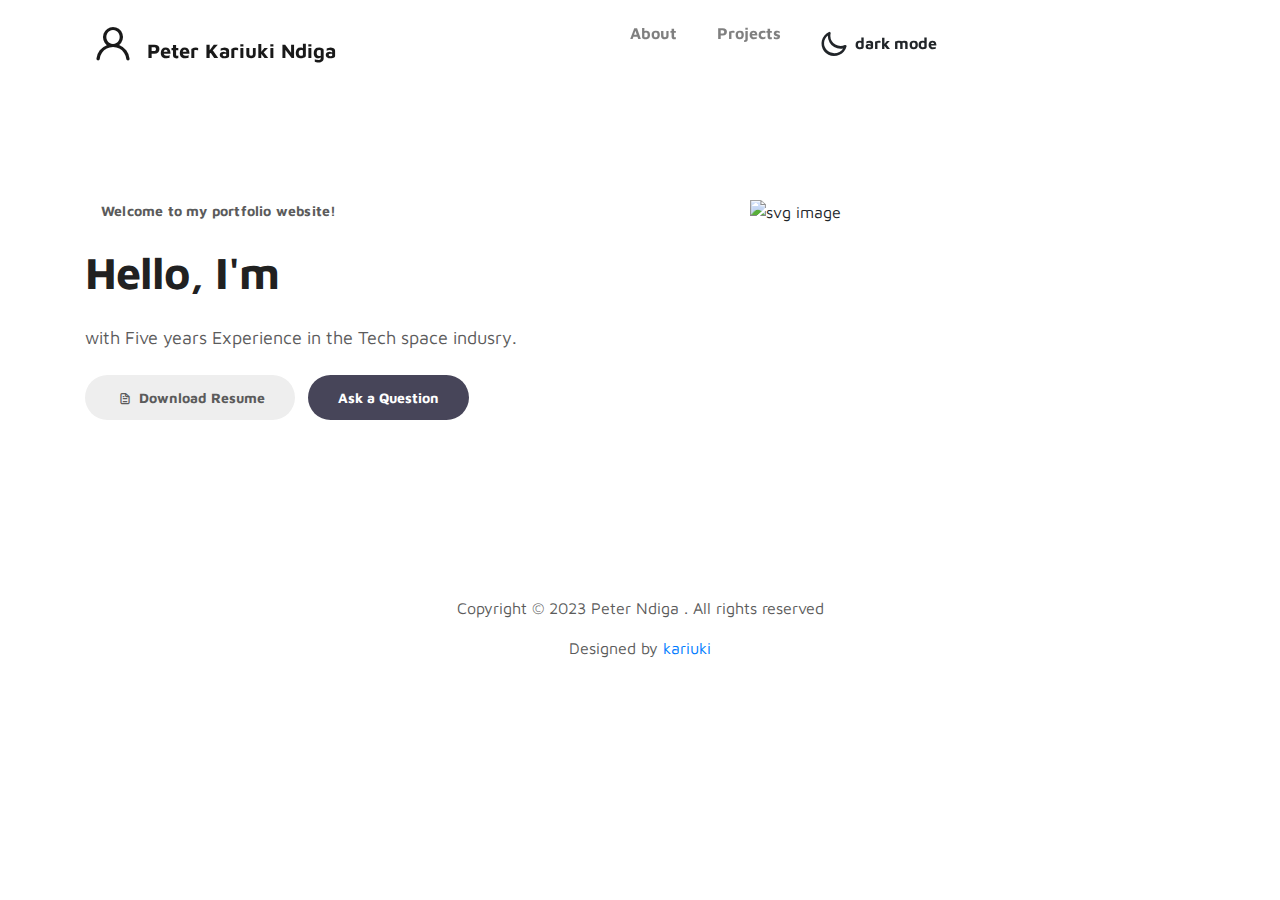
==== commit 5cb29321: "Update index.html" ====
--- a/index.html
+++ b/index.html
@@ -93,210 +93,15 @@
         </div>
     </section>
 
-    <!-- PROJECTS -->
-    <section class="project py-5" id="project">
-        <div class="container">
-                
-                <div class="row">
-                  <div class="col-lg-11 text-center mx-auto col-12">
-
-                      <div class="col-lg-8 mx-auto">
-                        <h2>Things I have designed for digital media agencies</h2>
-                      </div>
-
-                      <div class="owl-carousel owl-theme">
-                        <div class="item">
-                          <div class="project-info">
-                            <img src="images/project/project-image01.png" class="img-fluid" alt="project image">
-                          </div>
-                        </div>
-
-                        <div class="item">
-                          <div class="project-info">
-                            <img src="images/project/project-image02.png" class="img-fluid" alt="project image">
-                          </div>
-                        </div>
-
-                        <div class="item">
-                          <div class="project-info">
-                            <img src="images/project/project-image03.png" class="img-fluid" alt="project image">
-                          </div>
-                        </div>
-
-                        <div class="item">
-                          <div class="project-info">
-                            <img src="images/project/project-image04.png" class="img-fluid" alt="project image">
-                          </div>
-                        </div>
-
-                        <div class="item">
-                          <div class="project-info">
-                            <img src="images/project/project-image05.png" class="img-fluid" alt="project image">
-                          </div>
-                        </div>
-                      </div>
-
-                  </div>
-                </div>
-        </div>
-    </section>
-
-    <!-- FEATURES -->
-    <section class="resume py-5 d-lg-flex justify-content-center align-items-center" id="resume">
-        <div class="container">
-            <div class="row">
-
-                <div class="col-lg-6 col-12">
-                  <h2 class="mb-4">Experiences</h2>
-
-                    <div class="timeline">
-                        <div class="timeline-wrapper">
-                             <div class="timeline-yr">
-                                  <span>2019</span>
-                             </div>
-                             <div class="timeline-info">
-                                  <h3><span>Project Manager</span><small>Best Studio</small></h3>
-                                  <p>Proin ornare non purus ut rutrum. Nulla facilisi. Aliquam laoreet libero ac pharetra feugiat. Cras ac fermentum nunc, a faucibus nunc.</p>
-                             </div>
-                        </div>
-
-                        <div class="timeline-wrapper">
-                            <div class="timeline-yr">
-                                <span>2018</span>
-                            </div>
-                            <div class="timeline-info">
-                                <h3><span>UX Designer</span><small>Digital Ace</small></h3>
-                                <p>Fusce rutrum augue id orci rhoncus molestie. Nunc auctor dignissim lacus vel iaculis.</p>
-                            </div>
-                        </div>
-
-                        <div class="timeline-wrapper">
-                            <div class="timeline-yr">
-                                <span>2016</span>
-                            </div>
-                            <div class="timeline-info">
-                                <h3><span>UI Freelancer</h3>
-                                <p>Sed fringilla vitae enim sit amet cursus. Sed cursus dictum tortor quis pharetra. Pellentesque habitant morbi tristique senectus et netus et malesuada fames ac turpis egestas.</p>
-                            </div>
-                        </div>
-                        
-                        <div class="timeline-wrapper">
-                            <div class="timeline-yr">
-                                <span>2014</span>
-                            </div>
-                            <div class="timeline-info">
-                                <h3><span>Junior Designer<small>Crafted Co.</small></h3>
-                                <p>Cras scelerisque scelerisque condimentum. Nullam at volutpat mi. Nunc auctor ipsum eget magna consequat viverra.</p>
-                            </div>
-                        </div>
-
-                    </div>
-                </div>
-
-                <div class="col-lg-6 col-12">
-                  <h2 class="mb-4 mobile-mt-2">Educations</h2>
-
-                    <div class="timeline">
-                        <div class="timeline-wrapper">
-                             <div class="timeline-yr">
-                                  <span>2017</span>
-                             </div>
-                             <div class="timeline-info">
-                                  <h3><span>Mobile Web</span><small>Master Design</small></h3>
-                                  <p>Please tell your friends about Tooplate website. That would be very helpful. We need your support.</p>
-                             </div>
-                        </div>
-
-                        <div class="timeline-wrapper">
-                            <div class="timeline-yr">
-                                <span>2015</span>
-                            </div>
-                            <div class="timeline-info">
-                                <h3><span>User Interfaces</span><small>Creative Agency</small></h3>
-                                <p><a rel="nofollow" href="https://www.facebook.com/tooplate">Tooplate</a> is a great website to download HTML templates without any login or email.</p>
-                            </div>
-                        </div>
-                        
-                        <div class="timeline-wrapper">
-                            <div class="timeline-yr">
-                                <span>2013</span>
-                            </div>
-                            <div class="timeline-info">
-                                <h3><span>Artwork Design</span><small>New Art School</small></h3>
-                                <p>You can freely use Tooplate's templates for your business or personal sites. You cannot redistribute this template without a permission.</p>
-                            </div>
-                        </div>
-
-                    </div>
-                </div>
-                
-            </div>
-        </div>
-    </section>
-
-    <!-- CONTACT -->
-    <section class="contact py-5" id="contact">
-      <div class="container">
-        <div class="row">
-          
-          <div class="col-lg-5 mr-lg-5 col-12">
-            <div class="google-map w-100">
-              <iframe src="https://www.google.com/maps/embed?pb=!1m18!1m12!1m3!1d12088.558402180099!2d-73.99373482142036!3d40.75895421922642!2m3!1f0!2f0!3f0!3m2!1i1024!2i768!4f13.1!3m3!1m2!1s0x89c25855b8fb3083%3A0xa0f9aef176042a5c!2sTheater+District%2C+New+York%2C+NY%2C+USA!5e0!3m2!1sen!2smm!4v1549875377188" width="400" height="300" frameborder="0" style="border:0" allowfullscreen></iframe>
-            </div>
-
-            <div class="contact-info d-flex justify-content-between align-items-center py-4 px-lg-5">
-                <div class="contact-info-item">
-                  <h3 class="mb-3 text-white">Say hello</h3>
-                  <p class="footer-text mb-0">010 020 0960</p>
-                  <p><a href="mailto:hello@company.co">hello@company.co</a></p>
-                </div>
-
-                <ul class="social-links">
-                     <li><a href="#" class="uil uil-dribbble" data-toggle="tooltip" data-placement="left" title="Dribbble"></a></li>
-                     <li><a href="#" class="uil uil-instagram" data-toggle="tooltip" data-placement="left" title="Instagram"></a></li>
-                     <li><a href="#" class="uil uil-youtube" data-toggle="tooltip" data-placement="left" title="Youtube"></a></li>
-                </ul>
-            </div>
-          </div>
-
-          <div class="col-lg-6 col-12">
-            <div class="contact-form">
-              <h2 class="mb-4">Interested to work together? Let's talk</h2>
-
-              <form action="" method="get">
-                <div class="row">
-                  <div class="col-lg-6 col-12">
-                    <input type="text" class="form-control" name="name" placeholder="Your Name" id="name">
-                  </div>
-
-                  <div class="col-lg-6 col-12">
-                    <input type="email" class="form-control" name="email" placeholder="Email" id="email">
-                  </div>
-
-                  <div class="col-12">
-                    <textarea name="message" rows="6" class="form-control" id="message" placeholder="Message"></textarea>
-                  </div>
-
-                  <div class="ml-lg-auto col-lg-5 col-12">
-                    <input type="submit" class="form-control submit-btn" value="Send Button">
-                  </div>
-                </div>
-              </form>
-            </div>
-          </div>
-
-        </div>
-      </div>
-    </section>
-
+   
     <!-- FOOTER -->
      <footer class="footer py-5">
           <div class="container">
                <div class="row">
 
                     <div class="col-lg-12 col-12">                                
-                        <p class="copyright-text text-center">Copyright &copy; 2019 Company Name . All rights reserved</p>
-                        <p class="copyright-text text-center">Designed by <a rel="nofollow" href="https://www.facebook.com/tooplate">Tooplate</a></p>
+                        <p class="copyright-text text-center">Copyright &copy; 2023 Peter Ndiga . All rights reserved</p>
+                        <p class="copyright-text text-center">Designed by <a rel="nofollow" href="https://www.facebook.com/kariuki">kariuki</a></p>
                     </div>
                     
                </div>
@@ -313,4 +118,4 @@
     <script src="js/custom.js"></script>
 
   </body>
-</html>+</html>
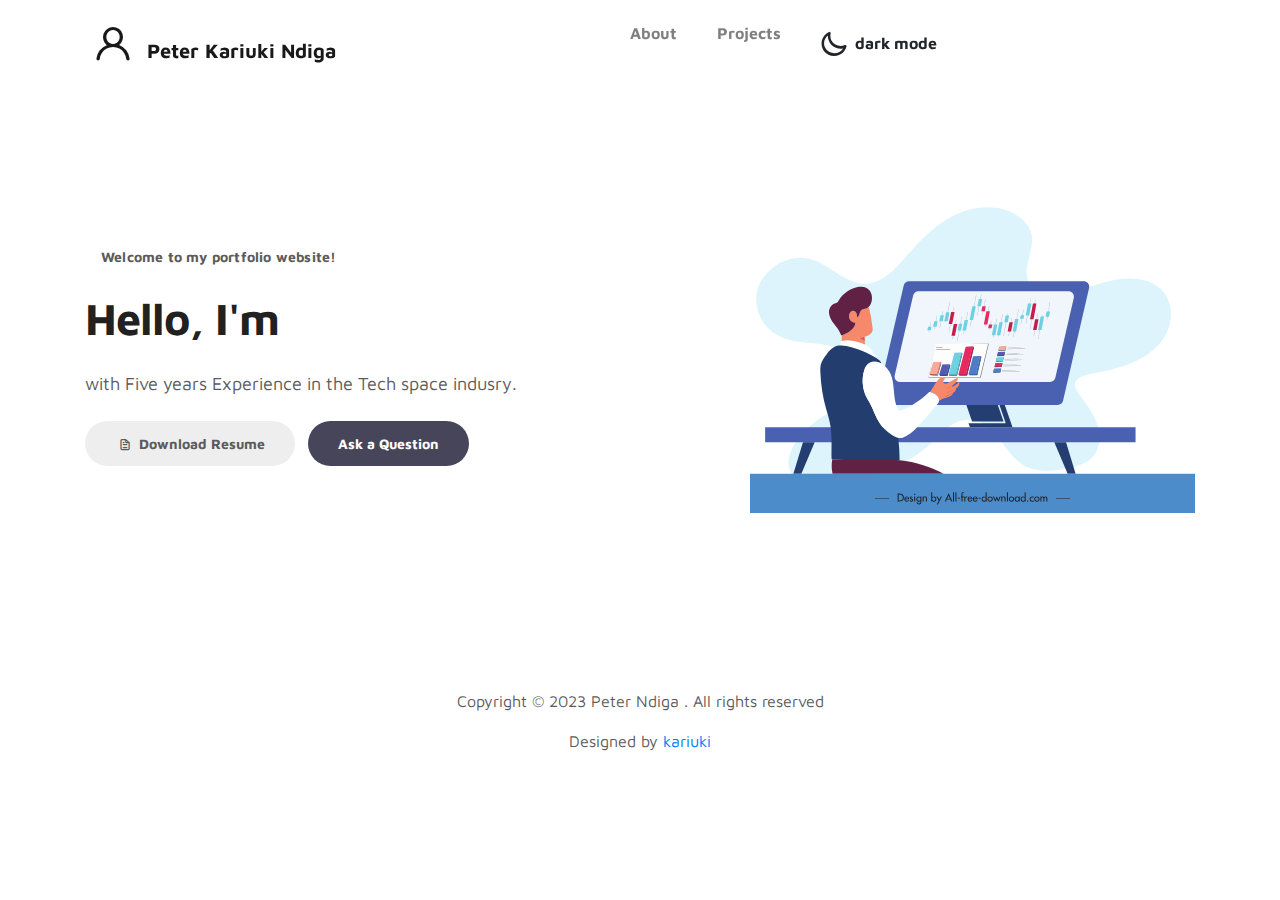
==== commit 4416bda2: "Update index.html" ====
--- a/index.html
+++ b/index.html
@@ -78,14 +78,14 @@
                         
                         <div class="custom-btn-group mt-4">
                           <a href="https://drive.google.com/file/d/1xX-0k69QPVvcpyjwF7bYsG821r4FqrRF/view?usp=sharing" class="btn mr-lg-2 custom-btn"><i class='uil uil-file-alt'></i> Download Resume</a>
-                          <a href="contactpage.html" class="btn custom-btn custom-btn-bg custom-btn-link">Ask a Question</a>
+                          <a href="ResponsiveWebpage.html" class="btn custom-btn custom-btn-bg custom-btn-link">Ask a Question</a>
                         </div>
                     </div>
                 </div>
 
                 <div class="col-lg-5 col-md-12 col-12">
                     <div class="about-image svg">
-                        <img src="images/undraw/undraw_software_engineer_lvl5.svg" class="img-fluid" alt="svg image">
+                        <img src="images/Business man 04.svg" class="img-fluid" alt="svg image">
                     </div>
                 </div>
 
